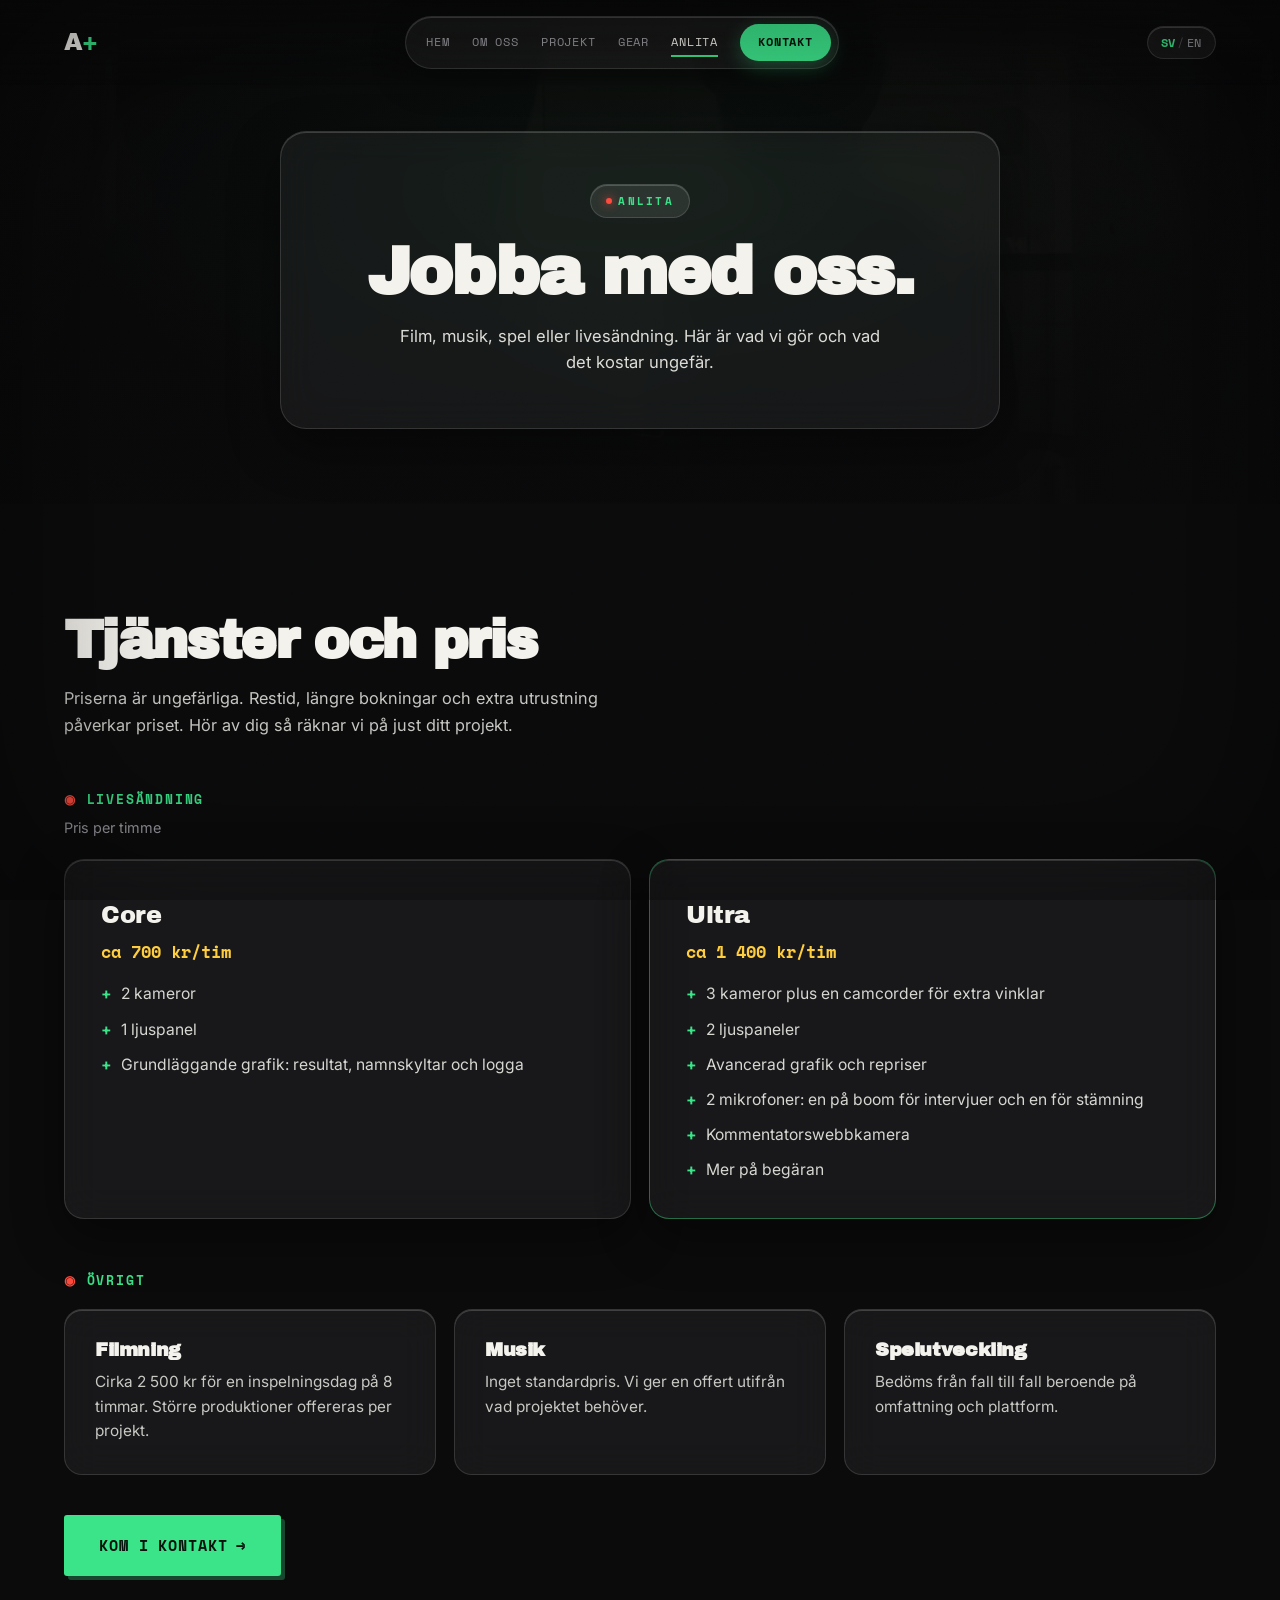
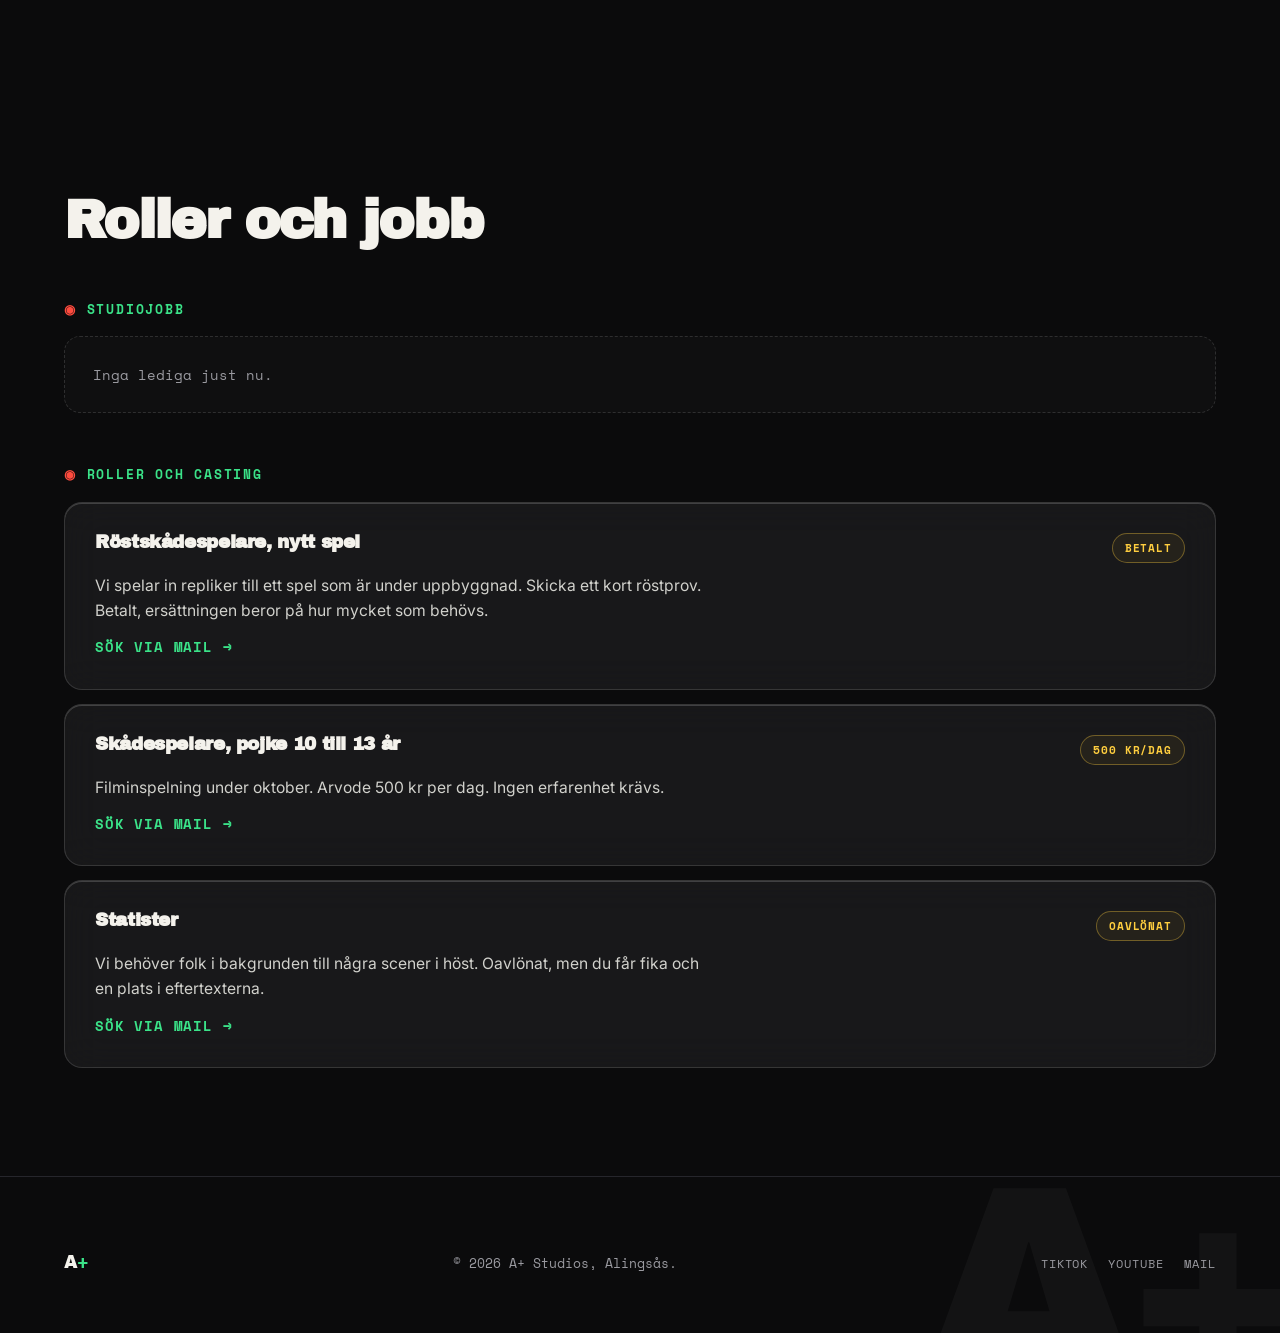
==== anlita.html @ 82d36124 "Add files via upload" ====
<!DOCTYPE html>
<html lang="sv">
<head>
<meta charset="UTF-8">
<meta name="viewport" content="width=device-width, initial-scale=1.0">
<title>Anlita | A+ Studios</title>
<meta name="description" content="Vad A+ Studios kan göra för dig och vad det kostar ungefär. Livesändning, filmning, musik och spelutveckling. Plus öppna roller och casting.">
<link rel="preconnect" href="https://fonts.googleapis.com">
<link rel="preconnect" href="https://fonts.gstatic.com" crossorigin>
<link href="https://fonts.googleapis.com/css2?family=Archivo:wght@500;700;900&family=Archivo+Black&family=Inter:wght@400;500;600;700&family=Space+Mono:wght@400;700&display=swap" rel="stylesheet">
<link rel="stylesheet" href="style.css">
</head>
<body>

<div class="grain" aria-hidden="true"></div>

<header class="site-header">
  <a href="index.html" class="brand" aria-label="A+ Studios, till startsidan">
    <span class="brand-mark">A<span class="plus">+</span></span>
  </a>
  <nav class="main-nav" id="mainNav">
    <a href="index.html" data-i18n="nav.home">Hem</a>
    <a href="om-oss.html" data-i18n="nav.about">Om oss</a>
    <a href="projekt.html" data-i18n="nav.projects">Projekt</a>
    <a href="utrustning.html" data-i18n="nav.gear">Utrustning</a>
    <a href="anlita.html" class="active" data-i18n="nav.hire">Anlita</a>
    <a href="kontakt.html" class="nav-cta" data-i18n="nav.contact">Kontakt</a>
  </nav>
  <div class="header-controls">
    <button class="lang-toggle" id="langToggle" aria-label="Byt språk / Switch language">
      <span class="lang-sv">SV</span><span class="lang-sep">/</span><span class="lang-en">EN</span>
    </button>
    <button class="menu-toggle" id="menuToggle" aria-label="Meny" aria-expanded="false" aria-controls="mainNav">
      <span></span><span></span><span></span>
    </button>
  </div>
</header>

<main>

  <section class="pbanner">
    <div class="pbanner-bg" style="background-image:url('jonathan2-kitchen.png')"></div>
    <div class="pbanner-mid" aria-hidden="true"></div>
    <div class="pbanner-scrim"></div>
    <div class="pbanner-fg">
      <p class="pbanner-kicker" data-i18n="nav.hire">Anlita</p>
      <h1 data-i18n="hire.h1">Jobba med oss.</h1>
      <p class="pbanner-sub" data-i18n="hire.sub">Film, musik, spel eller livesändning. Här är vad vi gör och vad det kostar ungefär.</p>
    </div>
  </section>

  <section class="hire">
    <h2 data-i18n="hire.svc.heading">Tjänster och pris</h2>

    <div class="hire-block">
      <p class="hire-note" data-i18n="hire.svc.note">Priserna är ungefärliga. Restid, längre bokningar och extra utrustning påverkar priset. Hör av dig så räknar vi på just ditt projekt.</p>

      <p class="hire-sub" data-i18n="hire.live.heading">Livesändning</p>
      <p class="hire-sub-note" data-i18n="hire.live.unit">Pris per timme</p>
      <div class="tier-grid">
        <article class="tier tier--core">
          <span class="tier-name" data-i18n="hire.core.name">Core</span>
          <span class="tier-price" data-i18n="hire.core.price">ca 700 kr/tim</span>
          <ul>
            <li data-i18n="hire.core.f1">2 kameror</li>
            <li data-i18n="hire.core.f2">1 ljuspanel</li>
            <li data-i18n="hire.core.f3">Grundläggande grafik: resultat, namnskyltar och logga</li>
          </ul>
        </article>
        <article class="tier tier--ultra">
          <span class="tier-name" data-i18n="hire.ultra.name">Ultra</span>
          <span class="tier-price" data-i18n="hire.ultra.price">ca 1 400 kr/tim</span>
          <ul>
            <li data-i18n="hire.ultra.f1">3 kameror plus en camcorder för extra vinklar</li>
            <li data-i18n="hire.ultra.f2">2 ljuspaneler</li>
            <li data-i18n="hire.ultra.f3">Avancerad grafik och repriser</li>
            <li data-i18n="hire.ultra.f4">2 mikrofoner: en på boom för intervjuer och en för stämning</li>
            <li data-i18n="hire.ultra.f5">Kommentatorswebbkamera</li>
            <li data-i18n="hire.ultra.f6">Mer på begäran</li>
          </ul>
        </article>
      </div>

      <p class="hire-sub" data-i18n="hire.other.heading">Övrigt</p>
      <div class="svc-list">
        <article class="svc">
          <h4 data-i18n="hire.film.heading">Filmning</h4>
          <p data-i18n="hire.film.body">Cirka 2 500 kr för en inspelningsdag på 8 timmar. Större produktioner offereras per projekt.</p>
        </article>
        <article class="svc">
          <h4 data-i18n="hire.music.heading">Musik</h4>
          <p data-i18n="hire.music.body">Inget standardpris. Vi ger en offert utifrån vad projektet behöver.</p>
        </article>
        <article class="svc">
          <h4 data-i18n="hire.game.heading">Spelutveckling</h4>
          <p data-i18n="hire.game.body">Bedöms från fall till fall beroende på omfattning och plattform.</p>
        </article>
      </div>

      <a href="kontakt.html" class="btn btn-primary btn-lg" data-i18n="home.contactcta">Kom i kontakt</a>
    </div>
  </section>

  <section class="hire">
    <h2 data-i18n="hire.jobs.heading">Roller och jobb</h2>

    <div class="hire-block">
      <p class="hire-sub" data-i18n="hire.studio.heading">Studiojobb</p>
      <!-- lägg nya studiojobb som .job-card här; tomt tillstånd nedan -->
      <div class="job-empty" data-i18n="hire.studio.empty">Inga lediga just nu.</div>

      <p class="hire-sub" data-i18n="hire.casting.heading">Roller och casting</p>
      <div class="job-grid">
        <article class="job-card">
          <h4 data-i18n="hire.job1.title">Röstskådespelare, nytt spel</h4>
          <span class="job-tag" data-i18n="hire.job1.tag">Betalt</span>
          <p data-i18n="hire.job1.body">Vi spelar in repliker till ett spel som är under uppbyggnad. Skicka ett kort röstprov. Betalt, ersättningen beror på hur mycket som behövs.</p>
          <a href="mailto:hej@aplusfilm.se?subject=Roll%3A%20R%C3%B6stsk%C3%A5despelare" class="text-link" data-i18n="hire.job.apply">Sök via mail →</a>
        </article>
        <article class="job-card">
          <h4 data-i18n="hire.job2.title">Skådespelare, pojke 10 till 13 år</h4>
          <span class="job-tag" data-i18n="hire.job2.tag">500 kr/dag</span>
          <p data-i18n="hire.job2.body">Filminspelning under oktober. Arvode 500 kr per dag. Ingen erfarenhet krävs.</p>
          <a href="mailto:hej@aplusfilm.se?subject=Roll%3A%20Sk%C3%A5despelare%20pojke%2010-13" class="text-link" data-i18n="hire.job.apply">Sök via mail →</a>
        </article>
        <article class="job-card">
          <h4 data-i18n="hire.job3.title">Statister</h4>
          <span class="job-tag" data-i18n="hire.job3.tag">Oavlönat</span>
          <p data-i18n="hire.job3.body">Vi behöver folk i bakgrunden till några scener i höst. Oavlönat, men du får fika och en plats i eftertexterna.</p>
          <a href="mailto:hej@aplusfilm.se?subject=Statist" class="text-link" data-i18n="hire.job.apply">Sök via mail →</a>
        </article>
      </div>
    </div>
  </section>

</main>

<footer class="site-footer">
  <span class="brand-mark small">A<span class="plus">+</span></span>
  <p data-i18n="footer.text">© 2026 A+ Studios, Alingsås.</p>
  <div class="footer-links">
    <a href="https://www.tiktok.com/@aplus.studios" target="_blank" rel="noopener">TikTok</a>
    <a href="https://www.youtube.com/@A-plus-studios" target="_blank" rel="noopener">YouTube</a>
    <a href="mailto:hej@aplusfilm.se">Mail</a>
  </div>
</footer>

<script src="script.js"></script>
</body>
</html>
---- style.css ----
/* ==========================================================================
   A+ STUDIOS — design tokens
   A small film / music / games / live crew from Alingsås.
   Look: dark, filmic, hand-made zine energy. Green + red duotone, mono labels,
   poster-style hard shadows, one warm "paper" block to break the black.
   ========================================================================== */
:root{
  --bg: #0b0b0c;
  --bg-alt: #101012;
  --bg-raised: #16161a;
  --line: #26262c;
  --paper: #f2eee2;           /* warm off-white, used for one inverted block */
  --text: #f4f2ec;
  --text-muted: #9a9aa0;

  --accent: #3be389;          /* studio green */
  --accent-dim: #1f9a61;
  --accent-ink: #05130c;      /* text on top of the accent */
  --flare: #ff4b3e;           /* "REC" red — the second voice */
  --gold: #ffce3f;            /* small warm pop: years, tags, numbers */

  /* liquid glass */
  --glass-bg: rgba(255,255,255,0.055);
  --glass-bg-strong: rgba(255,255,255,0.09);
  --glass-border: rgba(255,255,255,0.13);
  --glass-blur: saturate(170%) blur(18px);
  --glass-hi: inset 0 1px 0 rgba(255,255,255,0.18);
  --glass-shadow: 0 18px 50px rgba(0,0,0,0.45);

  --font-display: 'Archivo', system-ui, sans-serif;
  --font-black: 'Archivo Black', 'Archivo', system-ui, sans-serif;
  --font-body: 'Inter', system-ui, sans-serif;
  --font-mono: 'Space Mono', ui-monospace, 'SF Mono', Menlo, monospace;

  --container: 1160px;
  --gutter: clamp(20px, 5vw, 64px);
}

*,*::before,*::after{ box-sizing: border-box; }
html{ scroll-behavior: smooth; }
@media (prefers-reduced-motion: reduce){
  html{ scroll-behavior: auto; }
  *{ animation-duration: 0.001ms !important; animation-iteration-count: 1 !important; transition-duration: 0.001ms !important; }
}

body{
  margin:0;
  background: var(--bg);
  color: var(--text);
  font-family: var(--font-body);
  font-size: 16px;
  line-height: 1.6;
  -webkit-font-smoothing: antialiased;
  overflow-x: clip;
}

img{ max-width:100%; display:block; }
a{ color:inherit; text-decoration:none; }
ul{ list-style:none; margin:0; padding:0; }
h1,h2,h3,h4{ font-family: var(--font-display); font-weight:900; line-height:1.02; margin:0; letter-spacing:-0.02em; }
p{ margin:0; }

::selection{ background: var(--accent); color: var(--accent-ink); }

a:focus-visible, button:focus-visible, [contenteditable]:focus-visible{
  outline: 2px solid var(--accent);
  outline-offset: 3px;
}

/* film-grain overlay */
.grain{
  position: fixed; inset:0; pointer-events:none; z-index: 500;
  opacity: 0.06; mix-blend-mode: overlay;
  background-image: url("data:image/svg+xml,%3Csvg xmlns='http://www.w3.org/2000/svg' width='140' height='140'%3E%3Cfilter id='n'%3E%3CfeTurbulence type='fractalNoise' baseFrequency='0.9' numOctaves='2' stitchTiles='stitch'/%3E%3C/filter%3E%3Crect width='100%25' height='100%25' filter='url(%23n)'/%3E%3C/svg%3E");
}
/* faint vignette so the page has edges */
body::after{
  content:""; position:fixed; inset:0; pointer-events:none; z-index:499;
  box-shadow: inset 0 0 200px rgba(0,0,0,0.55);
}

/* shared scanline texture for hero / banners */
.scanlines{
  background-image: repeating-linear-gradient(
    0deg, rgba(0,0,0,0.16) 0 1px, transparent 1px 3px );
}

/* ==========================================================================
   HEADER
   ========================================================================== */
.site-header{
  position: fixed; top:0; left:0; right:0; z-index: 400;
  display:flex; align-items:center; justify-content:space-between;
  padding: 16px var(--gutter);
  background: linear-gradient(to bottom, rgba(10,10,10,0.92), rgba(10,10,10,0));
  backdrop-filter: blur(3px);
  transition: padding .3s ease, background .3s ease;
}
.site-header.is-scrolled{
  padding-top:10px; padding-bottom:10px;
  background: rgba(10,10,10,0.9);
  border-bottom:1px solid var(--line);
}
.brand-mark{ font-family:var(--font-black); font-size:1.5rem; letter-spacing:-0.03em; }
.brand-mark .plus{ color: var(--accent); }
.brand-mark.small{ font-size:1.1rem; }

.main-nav{ display:flex; align-items:center; gap: clamp(16px, 3vw, 30px); }
/* desktop: floating liquid-glass pill */
@media (min-width: 821px){
  .main-nav{
    gap: clamp(11px, 1.9vw, 22px);
    padding: 7px 7px 7px 20px;
    border-radius: 999px;
    background: var(--glass-bg);
    -webkit-backdrop-filter: var(--glass-blur);
    backdrop-filter: var(--glass-blur);
    border: 1px solid var(--glass-border);
    box-shadow: var(--glass-hi), 0 10px 34px rgba(0,0,0,0.35);
  }
}
.main-nav a{
  font-family: var(--font-mono); font-size:0.74rem; text-transform:uppercase; letter-spacing:0.07em;
  color: var(--text-muted); transition: color .2s ease; position:relative;
}
.main-nav a:not(.nav-cta)::after{
  content:""; position:absolute; left:0; right:100%; bottom:-5px; height:2px;
  background: var(--accent); transition: right .25s ease;
}
.main-nav a:not(.nav-cta):hover{ color: var(--text); }
.main-nav a:not(.nav-cta):hover::after{ right:0; }
.main-nav a.active:not(.nav-cta){ color: var(--text); }
.main-nav a.active:not(.nav-cta)::after{ right:0; }

.main-nav a.nav-cta{
  color: var(--accent-ink); background: var(--accent); padding: 9px 18px; border-radius: 999px;
  font-weight:700; box-shadow: 0 6px 20px rgba(59,227,137,0.3);
  transition: transform .15s ease, box-shadow .15s ease, background .15s ease;
}
.main-nav a.nav-cta:hover{ transform: translateY(-1px); box-shadow: 0 10px 28px rgba(59,227,137,0.5); background:#fff; }

.header-controls{ display:flex; align-items:center; gap:14px; }
.lang-toggle{
  background: var(--glass-bg); border:1px solid var(--glass-border); color:var(--text-muted);
  font-family: var(--font-mono); font-size:0.72rem; letter-spacing:0.04em;
  padding:7px 11px; border-radius:999px; cursor:pointer; transition: border-color .2s ease, background .2s ease;
  -webkit-backdrop-filter: var(--glass-blur); backdrop-filter: var(--glass-blur);
  box-shadow: var(--glass-hi);
}
.lang-toggle:hover{ border-color: var(--accent); background: var(--glass-bg-strong); }
.lang-toggle .lang-sv,.lang-toggle .lang-en{ padding:0 2px; }
.lang-toggle .lang-sep{ opacity:0.4; }
html[lang="sv"] .lang-toggle .lang-sv,
html[lang="en"] .lang-toggle .lang-en{ color: var(--accent); font-weight:700; }

.menu-toggle{ display:none; flex-direction:column; gap:5px; background:none; border:0; cursor:pointer; padding:6px; }
.menu-toggle span{ width:22px; height:2px; background:var(--text); display:block; transition: transform .25s ease, opacity .2s ease; }

@media (max-width: 820px){
  .menu-toggle{ display:flex; }
  .main-nav{
    position:fixed; inset: 60px 0 0 0; height: calc(100vh - 60px); height: calc(100svh - 60px);
    flex-direction:column; justify-content:center; gap: 26px;
    background: var(--bg); transform: translateX(100%); transition: transform .35s ease;
    border-left:2px solid var(--accent);
  }
  .main-nav.open{ transform: translateX(0); }
  .main-nav a{ font-size: 1.2rem; }
  .main-nav a.nav-cta{ padding: 12px 24px; font-size: 1rem; }
}

/* ==========================================================================
   BUTTONS — poster style, hard offset shadow that snaps on hover
   ========================================================================== */
.btn{
  display:inline-flex; align-items:center; justify-content:center; gap:0.6em;
  padding: 15px 26px; border-radius: 3px;
  font-family: var(--font-mono); font-weight:700; font-size:0.82rem;
  text-transform:uppercase; letter-spacing:0.06em;
  transition: transform .15s ease, box-shadow .15s ease, background .15s ease, color .15s ease, border-color .15s ease;
  border: 1px solid transparent;
}
.btn::after{ content:"→"; transition: transform .2s ease; }
.btn:hover::after{ transform: translateX(4px); }
.btn-primary{ background: var(--accent); color: var(--accent-ink); box-shadow: 4px 4px 0 rgba(59,227,137,0.28); }
.btn-primary:hover{ transform: translate(-2px,-2px); box-shadow: 7px 7px 0 var(--accent); background: var(--accent); }
.btn-ghost{ border-color: rgba(255,255,255,0.35); color: var(--text); box-shadow: 4px 4px 0 rgba(255,255,255,0.1); }
.btn-ghost:hover{ transform: translate(-2px,-2px); border-color: var(--flare); color:#fff; box-shadow: 7px 7px 0 var(--flare); }
.btn-lg{ padding: 18px 34px; font-size:0.92rem; }

/* ==========================================================================
   HERO
   ========================================================================== */
.hero{ position:relative; min-height:100vh; min-height:100svh; display:flex; align-items:flex-end; overflow:hidden; }
.hero-bg{
  position:absolute; inset: -10% -5% -5% -5%; background-size:cover; background-position:center 30%;
  filter: grayscale(0.35) contrast(1.12) brightness(0.82);
}
.hero-mid{
  position:absolute; inset:0;
  background:
    radial-gradient(ellipse at 22% 18%, rgba(59,227,137,0.20), transparent 55%),
    radial-gradient(ellipse at 82% 90%, rgba(255,75,62,0.16), transparent 55%);
  mix-blend-mode: screen;
}
.hero-scrim{
  position:absolute; inset:0;
  background:
    linear-gradient(to top, rgba(11,11,12,1) 4%, rgba(11,11,12,0.55) 45%, rgba(11,11,12,0.3) 100%),
    repeating-linear-gradient(0deg, rgba(0,0,0,0.14) 0 1px, transparent 1px 3px);
}
.hero-content{ position:relative; z-index:2; padding: 0 var(--gutter) clamp(72px,12vh,110px); max-width: 960px; }
.hero-mark{ display:flex; flex-direction:column; gap:0; }
.hm-a{ font-family: var(--font-black); font-size: clamp(4.8rem, 17vw, 13rem); letter-spacing:-0.04em; line-height:0.86; }
.hm-a .plus{ color: var(--accent); }
.hm-studios{
  font-family: var(--font-mono); font-weight:700;
  font-size: clamp(1rem, 3.4vw, 2rem); letter-spacing: 0.42em; margin-top:0.35em; color: var(--text);
}
.hero-tagline{
  margin-top:26px; max-width:54ch; font-size: clamp(1.05rem, 1.6vw, 1.28rem); color:#dcdcd6;
  padding-left:18px; border-left:3px solid var(--accent);
}
.hero-ctas{ display:flex; gap:16px; margin-top:34px; flex-wrap:wrap; }

/* CSS-only staggered intro (no JS dependency, respects reduced-motion) */
.hero-content > *{ animation: heroIn 0.8s cubic-bezier(0.16,1,0.3,1) both; }
.hero-mark{ animation-delay: 0.05s; }
.hero-tagline{ animation-delay: 0.28s; }
.hero-ctas{ animation-delay: 0.42s; }
@keyframes heroIn{ from{ opacity:0; transform: translateY(22px); } to{ opacity:1; transform: translateY(0); } }

.scroll-cue{
  position:absolute; bottom:96px; left:50%; transform:translateX(-50%); z-index:2;
  width:1px; height:52px; overflow:hidden; opacity:0.9;
}
.scroll-cue span{
  display:block; width:1px; height:100%; background: var(--accent);
  animation: cue 1.8s ease-in-out infinite;
}
@keyframes cue{
  0%{ transform: translateY(-100%); }
  60%,100%{ transform: translateY(100%); }
}

/* ==========================================================================
   SECTION SHELL
   ========================================================================== */
main > section{ padding: clamp(80px, 12vh, 140px) var(--gutter); position:relative; }
main section h2{
  font-family: var(--font-black); font-size: clamp(2rem, 5vw, 3.4rem); max-width: 18ch; letter-spacing:-0.03em;
}

/* ==========================================================================
   STORY
   ========================================================================== */
.story{ background: var(--bg-alt); border-top:1px solid var(--line); border-bottom:1px solid var(--line); }
.story-inner{ max-width: var(--container); margin:0 auto; }
.eyebrow-plain{
  font-family: var(--font-mono); font-weight:700; text-transform:uppercase; letter-spacing:0.18em;
  color: var(--accent); font-size:0.8rem; margin-bottom:16px;
}
.eyebrow-plain::before{ content:"◉ "; color: var(--flare); }
.story-body{ margin-top:22px; max-width:64ch; font-size:1.12rem; color:#d3d3ce; }

/* inverted warm block — the one place the page isn't black */
.story--short{ background: var(--paper); color:#181818; border-color:#d9d3c2; }
.story--short .eyebrow-plain{ color: var(--accent-dim); }
.story--short .eyebrow-plain::before{ color: var(--flare); }
.story--short h2{ color:#0b0b0b; }
.story--short .story-body{ color:#39392f; }
.story--short .text-link{ color: var(--accent-dim); }
.story--short .text-link:hover{ color:#000; }
.story--short .text-link::after{ background:#000; }

.timeline{
  margin-top:52px; max-width: 64ch; position:relative; padding-left:30px;
}
.timeline::before{
  content:""; position:absolute; left:6px; top:14px; bottom:20px; width:2px;
  background: linear-gradient(var(--accent), rgba(59,227,137,0.05));
}
.timeline li{
  display:flex; gap: 26px; padding: 22px 0; border-bottom:1px dashed var(--line); position:relative;
}
.timeline li::before{
  content:""; position:absolute; left:-30px; top:28px; width:12px; height:12px; border-radius:50%;
  background: var(--bg-alt); border:2px solid var(--accent); box-shadow:0 0 14px rgba(59,227,137,0.6);
}
.tl-year{ font-family: var(--font-mono); font-weight:700; color: var(--gold); flex:0 0 64px; }
.tl-text{ color:#d7d7d2; }

/* ==========================================================================
   PILLARS
   ========================================================================== */
.pillar-grid{
  margin-top:52px; display:grid; grid-template-columns: repeat(2, 1fr); gap:2px;
  background: var(--line); counter-reset: pillar;
}
.pillar{
  background: var(--bg); min-height: 420px; display:flex; flex-direction:column; justify-content:flex-end;
  position:relative; overflow:hidden; counter-increment: pillar;
}
.pillar::before{
  content:""; position:absolute; top:0; left:0; right:0; height:4px; z-index:3;
  background: var(--accent); transform: scaleX(0); transform-origin:left; transition: transform .4s ease;
}
.pillar:hover::before{ transform: scaleX(1); }
.pillar--music::before{ background: var(--flare); }
.pillar--game::before{ background: var(--gold); }
.pillar--live::before{ background: #ff3b3b; }

.pillar-media{
  position:absolute; inset:-12% 0; background-size:cover; background-position:center;
  opacity:0.4; transition: opacity .5s ease;
  filter: grayscale(0.5) contrast(1.08);
}
.pillar:hover .pillar-media{ opacity:0.52; }
.pillar--music .pillar-media{ background-position: left center; }
/* consistent dark veil so screenshot UI/text doesn't fight the copy */
.pillar::after{
  content:""; position:absolute; inset:0; z-index:1; pointer-events:none;
  background: linear-gradient(to top, rgba(10,10,10,0.55), rgba(10,10,10,0.35));
}
.pillar-copy{ position:relative; z-index:2; padding: 32px; background: linear-gradient(to top, rgba(10,10,10,0.97) 20%, rgba(10,10,10,0.4) 70%, rgba(10,10,10,0.05)); }
.pillar-copy h3{ font-size:1.55rem; margin-bottom:12px; }
.pillar-copy h3::before{
  content: "0" counter(pillar); display:block;
  font-family: var(--font-mono); font-weight:700; font-size:0.78rem; letter-spacing:0.16em;
  color: var(--accent); margin-bottom:8px;
}
.pillar--music .pillar-copy h3::before{ color: var(--flare); }
.pillar--game .pillar-copy h3::before{ color: var(--gold); }
.pillar-copy p{ color:#d7d7d2; max-width: 42ch; }

@media (max-width: 780px){
  .pillar-grid{ grid-template-columns: 1fr; }
  .pillar{ min-height: 340px; }
}

/* ==========================================================================
   PROJECTS
   ========================================================================== */
.projects > h2{ max-width:none; }
.project{
  max-width: var(--container); margin: 80px auto 0;
  display:grid; grid-template-columns: 1.1fr 1fr; gap: 52px; align-items:center;
}
.project-copy p{ color:#d1d1cc; max-width:48ch; }
.project-copy .project-kicker{
  font-family: var(--font-mono); font-weight:700; text-transform:uppercase; letter-spacing:0.12em;
  color: var(--accent); font-size:0.8rem; margin-bottom:12px;
}
.project h3{ font-family: var(--font-black); font-size: clamp(1.9rem, 3.4vw, 2.8rem); margin-bottom:16px; letter-spacing:-0.03em; }
.project-copy .project-date{
  margin-top:16px; display:inline-block; max-width:none; font-family: var(--font-mono); font-weight:700; font-size:0.8rem;
  text-transform:uppercase; letter-spacing:0.08em; color: var(--gold);
  border:1px solid rgba(255,206,63,0.35); background: rgba(255,206,63,0.06); padding:5px 12px; border-radius:3px;
}
.text-link{
  display:inline-block; margin-top:20px; color: var(--accent); font-weight:600; position:relative;
  font-family: var(--font-mono); font-size:0.85rem; text-transform:uppercase; letter-spacing:0.06em;
}
.text-link::after{
  content:""; position:absolute; left:0; right:100%; bottom:-3px; height:2px; background: var(--accent);
  transition: right .25s ease;
}
.text-link:hover{ color:#fff; }
.text-link:hover::after{ right:0; }
.link-row{ display:flex; gap:28px; flex-wrap:wrap; }

.project-media{ position:relative; border-radius:4px; overflow:hidden; aspect-ratio: 16/9; background: var(--bg-raised); }
.project-media img{ width:100%; height:100%; object-fit:cover; transition: transform .5s ease, filter .4s ease; }
.project:hover .project-media img{ transform: scale(1.03); }
.project-media--placeholder{
  display:flex; flex-direction:column; align-items:center; justify-content:center; gap:20px;
  border:0; background: linear-gradient(135deg, #15151a, #0d0d10);
}
.project-media--placeholder::before{
  content:""; position:absolute; inset:0; opacity:0.5;
  background: repeating-linear-gradient(135deg, transparent 0 22px, rgba(59,227,137,0.05) 22px 24px);
}
.mayday-svg,.hex-svg{ width:46%; position:relative; }
.mayday-svg circle,.mayday-svg rect,.mayday-svg path,.mayday-svg line{ stroke: var(--accent); fill:none; stroke-width:2.5; }
.mayday-svg rect{ fill: rgba(59,227,137,0.08); }
.mayday-svg .cross{ stroke: var(--flare); }
.hex-svg polygon,.hex-svg polyline{ stroke: var(--flare); fill:none; stroke-width:2.5; stroke-linejoin:round; stroke-linecap:round; }
.placeholder-tag{
  position:relative; font-family: var(--font-mono); font-weight:700; font-size:0.72rem;
  text-transform:uppercase; letter-spacing:0.14em; color: var(--gold);
  border:1px solid rgba(255,206,63,0.4); background: rgba(255,206,63,0.07);
  padding:5px 14px; border-radius:999px;
}

.video-thumb{ position:relative; display:block; width:100%; height:100%; }
.video-thumb img{ width:100%; height:100%; object-fit:cover; }
.play-btn{
  position:absolute; inset:0; margin:auto; width:66px; height:66px; border-radius:50%;
  background: var(--accent); border:0;
  transition: transform .2s ease, background .2s ease;
}
.play-btn::after{
  content:""; position:absolute; top:50%; left:56%; transform:translate(-50%,-50%);
  border-style:solid; border-width:11px 0 11px 18px; border-color:transparent transparent transparent var(--accent-ink);
}
.video-thumb:hover .play-btn{ background: var(--flare); transform: scale(1.08); }
.video-thumb:hover .play-btn::after{ border-color:transparent transparent transparent #fff; }

.filmstrip{
  grid-column: 1 / -1; display:grid; grid-template-columns: repeat(4,1fr); gap:8px; margin-top: 12px;
  position:relative;
}
.filmstrip img{
  aspect-ratio: 16/9; object-fit:cover; width:100%; border-radius:3px;
  filter: grayscale(0.35) contrast(1.05); transition: filter .35s ease, transform .35s ease;
}
.filmstrip img:hover{ filter:none; transform: translateY(-4px) scale(1.02); }

.project-duo{
  max-width: var(--container); margin: 80px auto 0; display:grid; grid-template-columns:1fr 1fr; gap: 48px;
}
.project-duo .project{ margin:0; grid-template-columns:1fr; gap:22px; }
.project-duo .project-media{ aspect-ratio: 16/9; }

@media (max-width: 900px){
  .project{ grid-template-columns:1fr; gap:32px; }
  .project-duo{ grid-template-columns:1fr; }
  .filmstrip{ grid-template-columns: repeat(2,1fr); }
}

/* "Näst på tur" — ideas list, liquid glass panel */
.idea-list{
  max-width: var(--container); margin: 88px auto 0;
  padding: clamp(24px, 4vw, 40px);
  border-radius: 22px;
  background: var(--glass-bg);
  -webkit-backdrop-filter: var(--glass-blur);
  backdrop-filter: var(--glass-blur);
  border: 1px solid var(--glass-border);
  box-shadow: var(--glass-hi), var(--glass-shadow);
}
.idea-list h3{
  font-family: var(--font-black); font-size: clamp(1.4rem, 3vw, 2rem); letter-spacing:-0.02em;
  margin-bottom: 18px;
}
.idea-list ul{ display:flex; flex-direction:column; }
.idea-list li{
  display:flex; gap:20px; align-items:baseline;
  padding:16px 0; border-top:1px solid var(--glass-border); color:#d7d7d2; font-size:1.02rem;
}
.idea-list .idea-tag{
  flex:0 0 88px; font-family: var(--font-mono); font-weight:700; text-transform:uppercase;
  letter-spacing:0.08em; font-size:0.72rem; color: var(--gold);
}
@media (max-width: 600px){
  .idea-list li{ flex-direction:column; gap:4px; }
}

/* ==========================================================================
   EQUIPMENT (home grid variant, kept for compatibility)
   ========================================================================== */
.equipment{ background: var(--bg-alt); border-top:1px solid var(--line); border-bottom:1px solid var(--line); }
.gear-grid{
  max-width: var(--container); margin: 48px auto 0; display:grid;
  grid-template-columns: repeat(5, 1fr); gap: 32px;
}
.gear-cat h4{ font-family: var(--font-mono); font-weight:700; font-size:0.78rem; letter-spacing:0.06em; text-transform:uppercase; color: var(--accent); margin-bottom:14px; }
.gear-cat ul{ display:flex; flex-direction:column; gap:8px; }
.gear-cat li{
  font-family: var(--font-mono); font-size:0.9rem; color:#d7d7d2; padding-bottom:8px; border-bottom:1px solid var(--line);
}
@media (max-width: 900px){
  .gear-grid{ grid-template-columns: repeat(2,1fr); }
}

/* ==========================================================================
   COMMUNITY
   ========================================================================== */
.community-grid{
  max-width: var(--container); margin: 48px auto 0; display:grid;
  grid-template-columns: repeat(4, 1fr); gap: 14px;
}
.community-card{
  padding: 28px 24px; display:flex; flex-direction:column; gap:14px; min-height:230px;
  border-radius: 16px;
  background: var(--bg-raised);
  border: 1px solid var(--line);
  transition: border-color .3s ease, transform .3s ease, background .3s ease;
}
.community-card:hover{ border-color: rgba(255,255,255,0.22); background:#1b1b1f; transform: translateY(-4px); }
.community-title{ font-family: var(--font-black); font-size:1.1rem; letter-spacing:-0.02em; }
.community-card p{ color:#c9c9c4; font-size:0.95rem; }
.tiktok-shot{ border-radius:6px; margin-bottom:4px; border:1px solid var(--line); }
.soon-badge{
  margin-top:auto; align-self:flex-start; font-family: var(--font-mono); font-size:0.7rem;
  text-transform:uppercase; letter-spacing:0.1em; color: var(--text-muted);
  border:1px solid var(--line); padding:4px 12px; border-radius:999px;
}
.community-card--soon{ opacity:0.7; }

@media (max-width: 900px){
  .community-grid{ grid-template-columns: repeat(2,1fr); }
}

/* ==========================================================================
   CONTACT
   ========================================================================== */
.contact{ text-align:left; position:relative; }
.contact-inner{ max-width: 680px; position:relative; z-index:2; }
.contact h2{ max-width:none; }
.contact p{ margin-top:20px; color:#d1d1cc; font-size:1.12rem; max-width:52ch; }
.contact .btn{ margin-top:34px; }
.contact .contact-alt{
  margin-top:18px; font-family: var(--font-mono); color: var(--text-muted); font-size:0.9rem; letter-spacing:0.04em;
}
/* big ghost word behind the contact strip */
.contact--strip{ overflow:hidden; }
.contact--strip::before{
  content:"HEJ"; position:absolute; right:-0.06em; bottom:-0.3em; z-index:0;
  font-family: var(--font-black); font-size: clamp(6rem, 20vw, 16rem); color:#fff;
  opacity:0.03; letter-spacing:-0.04em; pointer-events:none;
}

/* full contact directory */
.contact .contact-social-head{
  margin-top:52px; font-family: var(--font-mono); font-weight:700; text-transform:uppercase;
  letter-spacing:0.18em; font-size:0.78rem; color: var(--accent); max-width:none;
}
.contact-social-head::before{ content:"◉ "; color: var(--flare); }
.contact-links{
  margin-top:20px; max-width:520px; border-top:1px solid var(--line);
}
.contact-links li{
  display:flex; justify-content:space-between; align-items:baseline; gap:16px;
  padding:16px 0; border-bottom:1px solid var(--line);
}
.contact-links .cl-label{
  font-family: var(--font-mono); text-transform:uppercase; letter-spacing:0.06em;
  font-size:0.78rem; color: var(--text-muted);
}
.contact-links a{
  font-family: var(--font-mono); font-size:0.85rem; letter-spacing:0.02em; color: var(--accent);
  text-align:right; transition: color .18s ease, transform .18s ease;
}
.contact-links a:hover{ color:#fff; transform: translateX(-3px); }
.contact-links .cl-soon{
  font-family: var(--font-mono); font-size:0.72rem; text-transform:uppercase; letter-spacing:0.1em;
  color: var(--text-muted); border:1px solid var(--line); padding:3px 10px; border-radius:999px;
}

/* ==========================================================================
   PAGE BANNER (inner pages) — static, centered, liquid glass
   ========================================================================== */
.pbanner{
  position:relative; overflow:hidden;
  min-height:56vh; min-height:56svh;
  display:flex; align-items:center; justify-content:center;
  padding: 128px var(--gutter) 72px;
}
.pbanner-bg{
  position:absolute; inset:0; background-size:cover; background-position:center;
  filter: grayscale(0.5) contrast(1.1) brightness(0.42); transform: scale(1.04);
}
.pbanner-mid{
  position:absolute; inset:0;
  background: radial-gradient(ellipse at 50% 40%, rgba(59,227,137,0.16), transparent 62%);
  mix-blend-mode: screen;
}
.pbanner-scrim{
  position:absolute; inset:0;
  background:
    linear-gradient(to bottom, rgba(11,11,12,0.72), rgba(11,11,12,0.88)),
    radial-gradient(ellipse at 50% 50%, transparent 45%, rgba(0,0,0,0.5));
}
.pbanner-fg{
  position:relative; z-index:2; width:min(720px, 100%); text-align:center;
  padding: clamp(30px, 5vw, 52px);
  border-radius: 26px;
  background: var(--glass-bg);
  -webkit-backdrop-filter: var(--glass-blur);
  backdrop-filter: var(--glass-blur);
  border: 1px solid var(--glass-border);
  box-shadow: var(--glass-hi), var(--glass-shadow);
}
.pbanner-kicker{
  display:inline-flex; align-items:center; gap:0.55em;
  font-family: var(--font-mono); font-weight:700; text-transform:uppercase; letter-spacing:0.2em;
  color: var(--accent); font-size:0.7rem; margin:0 0 20px;
  background: var(--glass-bg-strong); border:1px solid var(--glass-border);
  padding:7px 15px; border-radius:999px; box-shadow: var(--glass-hi);
}
.pbanner-kicker::before{
  content:""; width:6px; height:6px; border-radius:50%; background: var(--flare);
  box-shadow: 0 0 10px var(--flare);
}
.pbanner h1{ font-family: var(--font-black); font-size: clamp(2.1rem, 6vw, 4.2rem); letter-spacing:-0.03em; }
.pbanner-sub{ margin:16px auto 0; max-width:50ch; color:#dcdcd6; font-size:1.04rem; }

/* ==========================================================================
   GEAR PAGE — category bands
   ========================================================================== */
.gear-band{
  position:relative; padding: clamp(64px,10vh,110px) var(--gutter);
  border-bottom:1px solid var(--line); overflow:hidden;
}
.gear-band-bg{
  position:absolute; inset:-10%; background-size:cover; background-position:center;
  opacity:0.18; filter:grayscale(0.5) contrast(1.1);
}
/* this one photo reads too dark: brighten it and let it show more */
#gear-compute .gear-band-bg{
  opacity:0.32; filter:grayscale(0.3) contrast(1.02) brightness(1.4);
}
.gear-band::before{
  content:""; position:absolute; left:0; top:0; bottom:0; width:3px; background: var(--accent); opacity:0.6;
}
.gear-band-inner{ position:relative; z-index:2; max-width: var(--container); margin:0 auto; display:grid; grid-template-columns: 1fr 1.4fr; gap:48px; align-items:start; }
.gear-band-index{ font-family:var(--font-mono); font-weight:700; color: var(--accent); font-size:0.85rem; letter-spacing:0.16em; }
.gear-icon{ width:44px; height:44px; margin-bottom:16px; }
.gear-icon rect,.gear-icon circle,.gear-icon path,.gear-icon line,.gear-icon polygon{ fill:none; stroke: var(--accent); stroke-width:2; stroke-linecap:round; stroke-linejoin:round; }
.gear-band h3{ font-family: var(--font-black); font-size: clamp(1.6rem,3vw,2.2rem); margin-top:10px; letter-spacing:-0.02em; }
.gear-band ul{ display:flex; flex-direction:column; }
.gear-band li{
  font-size:1.05rem; color:#e2e2dd; padding: 14px 0 14px 0; border-bottom:1px dashed var(--line);
  display:flex; justify-content:space-between; gap:12px; align-items:baseline;
  transition: padding .2s ease, color .2s ease, border-color .2s ease;
}
.gear-band li:hover{ color:#fff; padding-left:10px; border-color: var(--accent); }
.gear-band li span.tag{
  font-family: var(--font-mono); font-weight:700; text-transform:uppercase; letter-spacing:0.08em;
  font-size:0.68rem; color: var(--gold); flex:0 0 auto;
}
@media (max-width:800px){
  .gear-band-inner{ grid-template-columns:1fr; gap:24px; }
}

/* ==========================================================================
   PAGE LINK STRIP + FOOTER
   ========================================================================== */
.page-link-strip{
  max-width: var(--container); margin: 0 auto; padding: 64px 0 0;
  display:flex; justify-content:space-between; align-items:center; gap:24px; flex-wrap:wrap;
  border-top:1px solid var(--line);
}
.page-link-strip p{ color:#c9c9c4; max-width:52ch; font-size:1.05rem; }

.site-footer{
  position:relative; overflow:hidden;
  padding: 72px var(--gutter) 56px; display:flex; align-items:center; justify-content:space-between; flex-wrap:wrap; gap:16px;
  border-top:1px solid var(--line);
}
.site-footer::before{
  content:"A+"; position:absolute; right:-0.06em; bottom:-0.34em; z-index:0;
  font-family: var(--font-black); font-size: clamp(8rem, 22vw, 18rem); color:#fff;
  opacity:0.03; letter-spacing:-0.05em; pointer-events:none; line-height:1;
}
.site-footer > *{ position:relative; z-index:1; }
.site-footer p{ color: var(--text-muted); font-size:0.82rem; font-family: var(--font-mono); }
.footer-links{ display:flex; gap:20px; }
.footer-links a{
  color: var(--text-muted); font-size:0.75rem; font-family: var(--font-mono);
  text-transform:uppercase; letter-spacing:0.08em; transition: color .2s ease;
}
.footer-links a:hover{ color: var(--accent); }

@media (max-width: 560px){
  .site-footer{ flex-direction:column; align-items:flex-start; }
}

/* ==========================================================================
   HIRE / ANLITA PAGE — liquid glass
   ========================================================================== */
.hire > h2{ max-width: var(--container); margin: 0 auto 6px; }
.hire-block{ max-width: var(--container); margin: 0 auto; }
.hire-note{ max-width: 60ch; color:#c9c9c4; font-size:1.02rem; margin: 18px 0 8px; }
.hire-sub{
  font-family: var(--font-mono); font-weight:700; text-transform:uppercase; letter-spacing:0.14em;
  color: var(--accent); font-size:0.8rem; margin: 52px 0 6px;
}
.hire-sub::before{ content:"◉ "; color: var(--flare); }
.hire-sub-note{ color: var(--text-muted); font-size:0.9rem; margin-bottom: 20px; }

.tier-grid{ display:grid; grid-template-columns: repeat(2, 1fr); gap: 18px; }
.tier{
  padding: clamp(24px, 3.5vw, 36px); border-radius: 20px;
  background: var(--glass-bg);
  -webkit-backdrop-filter: var(--glass-blur); backdrop-filter: var(--glass-blur);
  border: 1px solid var(--glass-border);
  box-shadow: var(--glass-hi), var(--glass-shadow);
  display:flex; flex-direction:column;
}
.tier--ultra{ border-color: rgba(59,227,137,0.42); }
.tier-name{ font-family: var(--font-black); font-size: 1.5rem; letter-spacing:-0.02em; }
.tier-price{ font-family: var(--font-mono); font-weight:700; color: var(--gold); font-size:1.05rem; margin: 4px 0 16px; }
.tier ul{ display:flex; flex-direction:column; gap:10px; }
.tier li{ color:#d7d7d2; font-size:0.98rem; padding-left: 20px; position:relative; }
.tier li::before{ content:"+"; position:absolute; left:0; color: var(--accent); font-weight:700; }

.svc-list{ display:grid; grid-template-columns: repeat(3,1fr); gap:18px; margin-top: 18px; }
.svc{
  padding: clamp(22px,3vw,30px); border-radius:18px;
  background: var(--glass-bg); -webkit-backdrop-filter: var(--glass-blur); backdrop-filter: var(--glass-blur);
  border:1px solid var(--glass-border); box-shadow: var(--glass-hi);
}
.svc h4{ font-family: var(--font-black); font-size:1.2rem; margin-bottom:10px; letter-spacing:-0.02em; }
.svc p{ color:#c9c9c4; font-size:0.96rem; }

.hire-block .btn{ margin-top: 40px; }

.job-empty{
  margin-top: 16px; padding: 26px 28px; border-radius:16px; border:1px dashed var(--glass-border);
  color: var(--text-muted); font-family: var(--font-mono); font-size:0.9rem;
  background: rgba(255,255,255,0.02);
}
.job-grid{ display:flex; flex-direction:column; gap:14px; margin-top:16px; }
.job-card{
  padding: clamp(22px,3vw,30px); border-radius:18px;
  background: var(--glass-bg); -webkit-backdrop-filter: var(--glass-blur); backdrop-filter: var(--glass-blur);
  border:1px solid var(--glass-border); box-shadow: var(--glass-hi);
  display:grid; grid-template-columns: 1fr auto; gap: 10px 20px; align-items:start;
}
.job-card h4{ font-family: var(--font-black); font-size:1.15rem; letter-spacing:-0.02em; }
.job-card p{ grid-column:1/-1; color:#d1d1cc; font-size:0.98rem; max-width:62ch; }
.job-card .text-link{ grid-column:1/-1; margin-top:4px; }
.job-tag{
  font-family: var(--font-mono); font-weight:700; text-transform:uppercase; letter-spacing:0.08em;
  font-size:0.7rem; color: var(--gold); border:1px solid rgba(255,206,63,0.35);
  background: rgba(255,206,63,0.06); padding:5px 12px; border-radius:999px; white-space:nowrap;
}

@media (max-width: 780px){
  .tier-grid, .svc-list{ grid-template-columns: 1fr; }
}
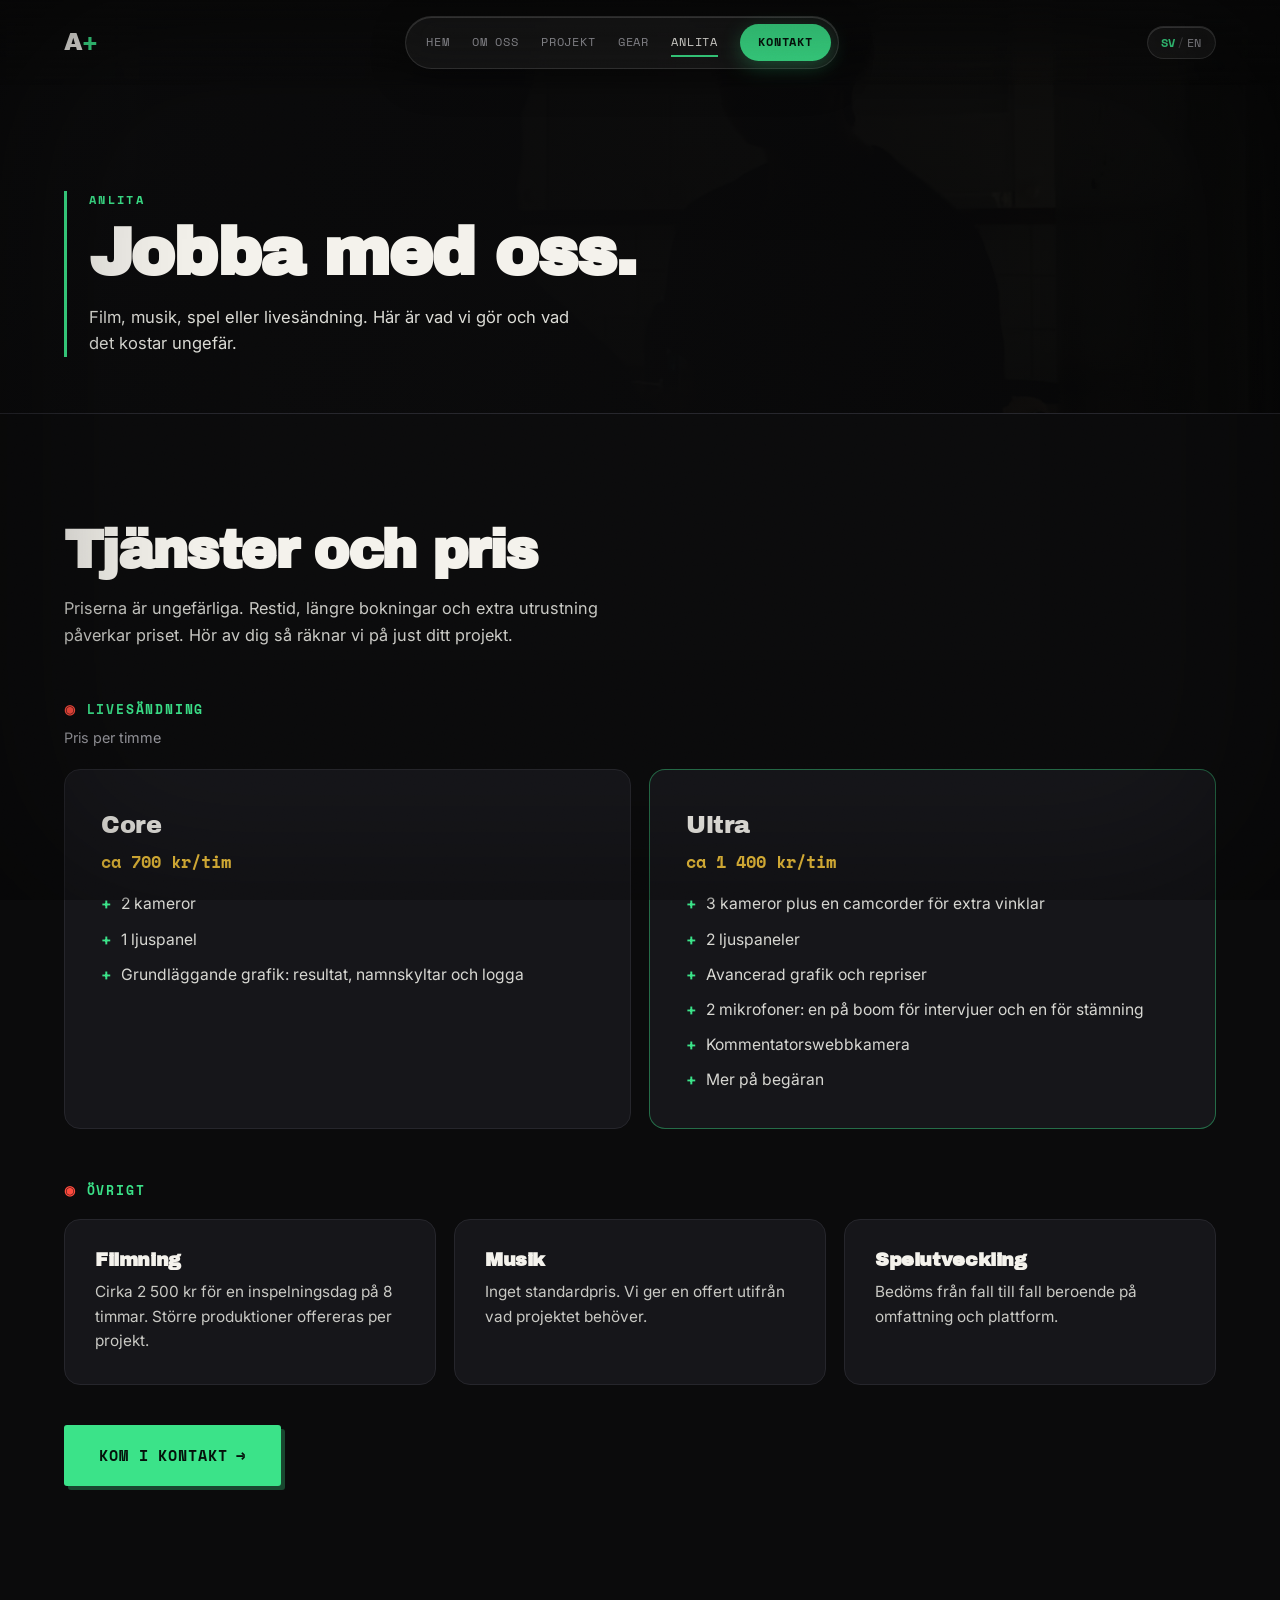
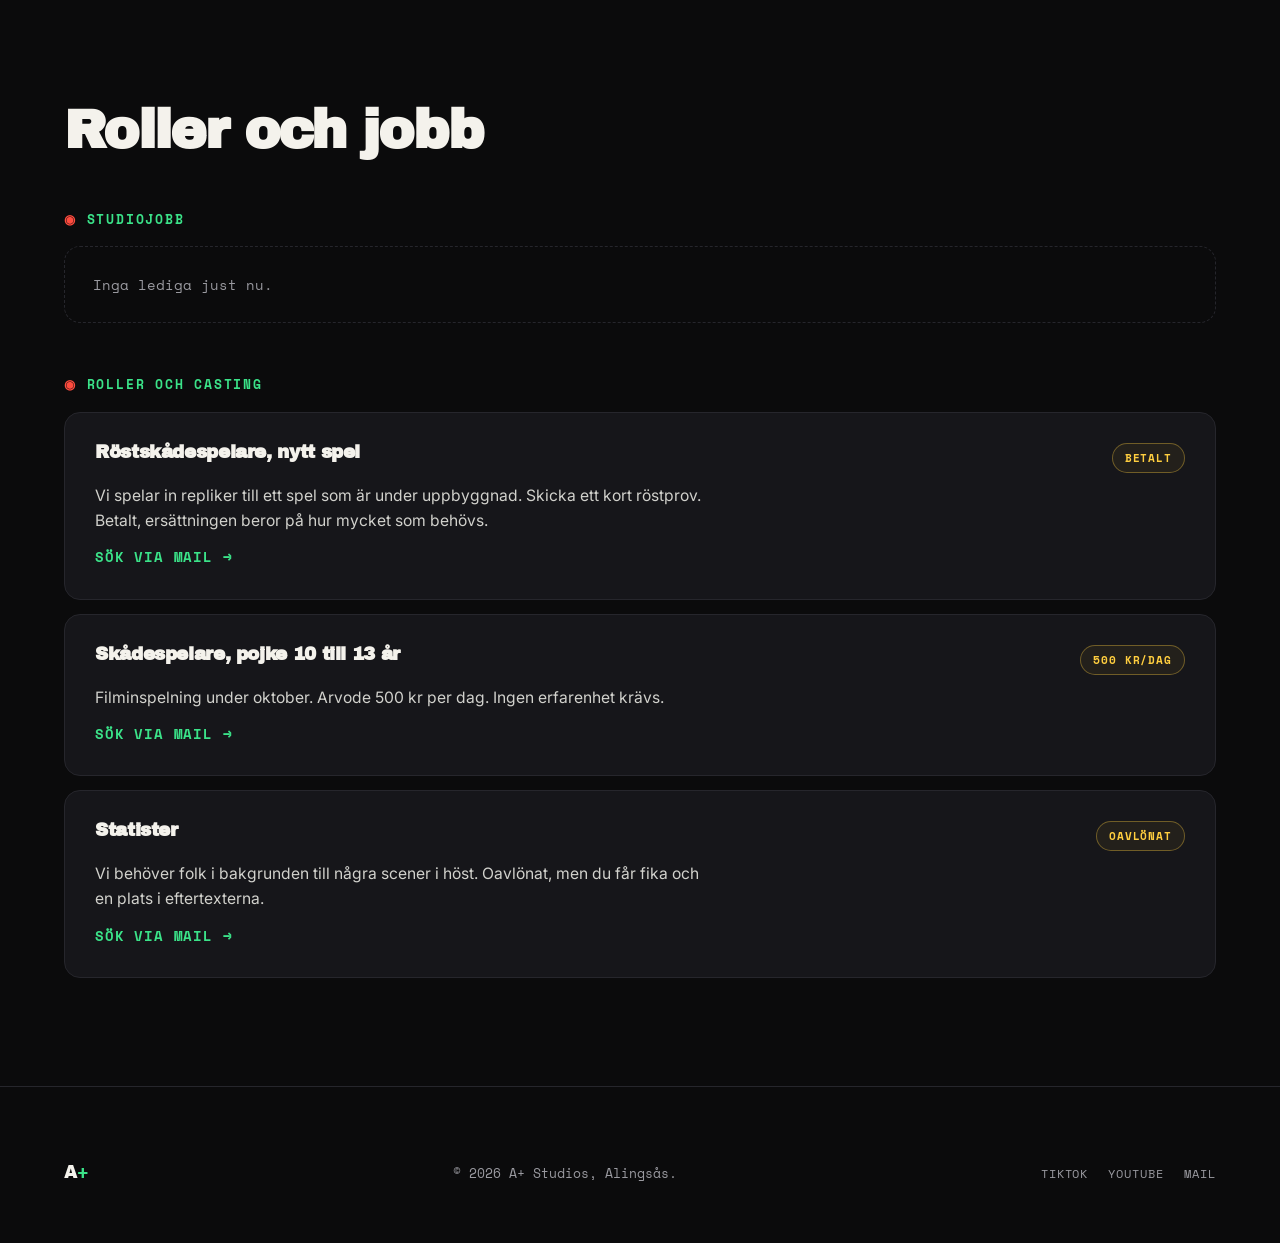
==== commit 82de97ad: "Strip glassmorphism, dead parallax code, and ghost text for a less templated feel Simplifies pbanner" ====
--- a/anlita.html
+++ b/anlita.html
@@ -15,16 +15,16 @@
 <div class="grain" aria-hidden="true"></div>
 
 <header class="site-header">
-  <a href="index.html" class="brand" aria-label="A+ Studios, till startsidan">
+  <a href="/" class="brand" aria-label="A+ Studios, till startsidan">
     <span class="brand-mark">A<span class="plus">+</span></span>
   </a>
   <nav class="main-nav" id="mainNav">
-    <a href="index.html" data-i18n="nav.home">Hem</a>
-    <a href="om-oss.html" data-i18n="nav.about">Om oss</a>
-    <a href="projekt.html" data-i18n="nav.projects">Projekt</a>
-    <a href="utrustning.html" data-i18n="nav.gear">Utrustning</a>
-    <a href="anlita.html" class="active" data-i18n="nav.hire">Anlita</a>
-    <a href="kontakt.html" class="nav-cta" data-i18n="nav.contact">Kontakt</a>
+    <a href="/" data-i18n="nav.home">Hem</a>
+    <a href="/om-oss" data-i18n="nav.about">Om oss</a>
+    <a href="/projekt" data-i18n="nav.projects">Projekt</a>
+    <a href="/utrustning" data-i18n="nav.gear">Utrustning</a>
+    <a href="/anlita" class="active" data-i18n="nav.hire">Anlita</a>
+    <a href="/kontakt" class="nav-cta" data-i18n="nav.contact">Kontakt</a>
   </nav>
   <div class="header-controls">
     <button class="lang-toggle" id="langToggle" aria-label="Byt språk / Switch language">
@@ -40,7 +40,6 @@
 
   <section class="pbanner">
     <div class="pbanner-bg" style="background-image:url('jonathan2-kitchen.png')"></div>
-    <div class="pbanner-mid" aria-hidden="true"></div>
     <div class="pbanner-scrim"></div>
     <div class="pbanner-fg">
       <p class="pbanner-kicker" data-i18n="nav.hire">Anlita</p>
@@ -97,7 +96,7 @@
         </article>
       </div>
 
-      <a href="kontakt.html" class="btn btn-primary btn-lg" data-i18n="home.contactcta">Kom i kontakt</a>
+      <a href="/kontakt" class="btn btn-primary btn-lg" data-i18n="home.contactcta">Kom i kontakt</a>
     </div>
   </section>
 
--- a/style.css
+++ b/style.css
@@ -77,12 +77,6 @@
 body::after{
   content:""; position:fixed; inset:0; pointer-events:none; z-index:499;
   box-shadow: inset 0 0 200px rgba(0,0,0,0.55);
-}
-
-/* shared scanline texture for hero / banners */
-.scanlines{
-  background-image: repeating-linear-gradient(
-    0deg, rgba(0,0,0,0.16) 0 1px, transparent 1px 3px );
 }
 
 /* ==========================================================================
@@ -196,18 +190,9 @@
   position:absolute; inset: -10% -5% -5% -5%; background-size:cover; background-position:center 30%;
   filter: grayscale(0.35) contrast(1.12) brightness(0.82);
 }
-.hero-mid{
-  position:absolute; inset:0;
-  background:
-    radial-gradient(ellipse at 22% 18%, rgba(59,227,137,0.20), transparent 55%),
-    radial-gradient(ellipse at 82% 90%, rgba(255,75,62,0.16), transparent 55%);
-  mix-blend-mode: screen;
-}
 .hero-scrim{
   position:absolute; inset:0;
-  background:
-    linear-gradient(to top, rgba(11,11,12,1) 4%, rgba(11,11,12,0.55) 45%, rgba(11,11,12,0.3) 100%),
-    repeating-linear-gradient(0deg, rgba(0,0,0,0.14) 0 1px, transparent 1px 3px);
+  background: linear-gradient(to top, rgba(11,11,12,1) 4%, rgba(11,11,12,0.55) 45%, rgba(11,11,12,0.3) 100%);
 }
 .hero-content{ position:relative; z-index:2; padding: 0 var(--gutter) clamp(72px,12vh,110px); max-width: 960px; }
 .hero-mark{ display:flex; flex-direction:column; gap:0; }
@@ -432,12 +417,9 @@
 .idea-list{
   max-width: var(--container); margin: 88px auto 0;
   padding: clamp(24px, 4vw, 40px);
-  border-radius: 22px;
-  background: var(--glass-bg);
-  -webkit-backdrop-filter: var(--glass-blur);
-  backdrop-filter: var(--glass-blur);
-  border: 1px solid var(--glass-border);
-  box-shadow: var(--glass-hi), var(--glass-shadow);
+  border-radius: 16px;
+  background: var(--bg-raised);
+  border: 1px solid var(--line);
 }
 .idea-list h3{
   font-family: var(--font-black); font-size: clamp(1.4rem, 3vw, 2rem); letter-spacing:-0.02em;
@@ -446,7 +428,7 @@
 .idea-list ul{ display:flex; flex-direction:column; }
 .idea-list li{
   display:flex; gap:20px; align-items:baseline;
-  padding:16px 0; border-top:1px solid var(--glass-border); color:#d7d7d2; font-size:1.02rem;
+  padding:16px 0; border-top:1px solid var(--line); color:#d7d7d2; font-size:1.02rem;
 }
 .idea-list .idea-tag{
   flex:0 0 88px; font-family: var(--font-mono); font-weight:700; text-transform:uppercase;
@@ -513,14 +495,6 @@
 .contact .contact-alt{
   margin-top:18px; font-family: var(--font-mono); color: var(--text-muted); font-size:0.9rem; letter-spacing:0.04em;
 }
-/* big ghost word behind the contact strip */
-.contact--strip{ overflow:hidden; }
-.contact--strip::before{
-  content:"HEJ"; position:absolute; right:-0.06em; bottom:-0.3em; z-index:0;
-  font-family: var(--font-black); font-size: clamp(6rem, 20vw, 16rem); color:#fff;
-  opacity:0.03; letter-spacing:-0.04em; pointer-events:none;
-}
-
 /* full contact directory */
 .contact .contact-social-head{
   margin-top:52px; font-family: var(--font-mono); font-weight:700; text-transform:uppercase;
@@ -553,55 +527,82 @@
    ========================================================================== */
 .pbanner{
   position:relative; overflow:hidden;
-  min-height:56vh; min-height:56svh;
-  display:flex; align-items:center; justify-content:center;
-  padding: 128px var(--gutter) 72px;
+  min-height:46vh; min-height:46svh;
+  display:flex; align-items:flex-end;
+  padding: 148px var(--gutter) 56px;
+  border-bottom:1px solid var(--line);
 }
 .pbanner-bg{
   position:absolute; inset:0; background-size:cover; background-position:center;
-  filter: grayscale(0.5) contrast(1.1) brightness(0.42); transform: scale(1.04);
-}
-.pbanner-mid{
-  position:absolute; inset:0;
-  background: radial-gradient(ellipse at 50% 40%, rgba(59,227,137,0.16), transparent 62%);
-  mix-blend-mode: screen;
+  filter: grayscale(0.5) contrast(1.1) brightness(0.38);
 }
 .pbanner-scrim{
   position:absolute; inset:0;
-  background:
-    linear-gradient(to bottom, rgba(11,11,12,0.72), rgba(11,11,12,0.88)),
-    radial-gradient(ellipse at 50% 50%, transparent 45%, rgba(0,0,0,0.5));
+  background: linear-gradient(100deg, rgba(11,11,12,0.97) 0%, rgba(11,11,12,0.86) 42%, rgba(11,11,12,0.55) 100%);
 }
 .pbanner-fg{
-  position:relative; z-index:2; width:min(720px, 100%); text-align:center;
-  padding: clamp(30px, 5vw, 52px);
-  border-radius: 26px;
-  background: var(--glass-bg);
-  -webkit-backdrop-filter: var(--glass-blur);
-  backdrop-filter: var(--glass-blur);
-  border: 1px solid var(--glass-border);
-  box-shadow: var(--glass-hi), var(--glass-shadow);
+  position:relative; z-index:2; width:100%; max-width: var(--container); margin:0 auto;
+  border-left:3px solid var(--accent); padding-left:22px;
 }
 .pbanner-kicker{
-  display:inline-flex; align-items:center; gap:0.55em;
+  display:block;
   font-family: var(--font-mono); font-weight:700; text-transform:uppercase; letter-spacing:0.2em;
-  color: var(--accent); font-size:0.7rem; margin:0 0 20px;
-  background: var(--glass-bg-strong); border:1px solid var(--glass-border);
-  padding:7px 15px; border-radius:999px; box-shadow: var(--glass-hi);
-}
-.pbanner-kicker::before{
-  content:""; width:6px; height:6px; border-radius:50%; background: var(--flare);
-  box-shadow: 0 0 10px var(--flare);
-}
-.pbanner h1{ font-family: var(--font-black); font-size: clamp(2.1rem, 6vw, 4.2rem); letter-spacing:-0.03em; }
-.pbanner-sub{ margin:16px auto 0; max-width:50ch; color:#dcdcd6; font-size:1.04rem; }
+  color: var(--accent); font-size:0.72rem; margin:0 0 10px;
+}
+.pbanner h1{ font-family: var(--font-black); font-size: clamp(2.1rem, 6vw, 4.2rem); letter-spacing:-0.03em; max-width:18ch; }
+.pbanner-sub{ margin-top:16px; max-width:50ch; color:#dcdcd6; font-size:1.04rem; }
+
+/* ==========================================================================
+   ABOUT PAGE — asymmetric editorial masthead (leads into .timeline)
+   ========================================================================== */
+.about-masthead{
+  position:relative; overflow:hidden; padding:148px var(--gutter) 0;
+  min-height:46vh; min-height:46svh; display:flex; align-items:flex-end;
+  border-bottom:1px solid var(--line);
+}
+.about-masthead-bg{
+  position:absolute; inset:0; background-size:cover; background-position:center;
+  filter:grayscale(0.6) contrast(1.1) brightness(0.3);
+}
+.about-masthead-scrim{
+  position:absolute; inset:0;
+  background:linear-gradient(100deg, rgba(11,11,12,0.97) 0%, rgba(11,11,12,0.86) 42%, rgba(11,11,12,0.55) 100%);
+}
+.about-masthead-grid{
+  position:relative; z-index:2; width:100%; max-width:var(--container); margin:0 auto;
+  padding-bottom:56px; display:grid; grid-template-columns:200px 1fr; gap:32px; align-items:end;
+}
+.about-masthead-col--label{ border-left:3px solid var(--accent); padding-left:18px; }
+.about-masthead-kicker{
+  font-family:var(--font-mono); font-weight:700; text-transform:uppercase; letter-spacing:0.2em;
+  color:var(--accent); font-size:0.72rem; margin:0 0 10px;
+}
+.about-masthead-loc{ font-family:var(--font-mono); color:var(--text-muted); font-size:0.82rem; margin:0; }
+.about-masthead-col--title h1{ font-family:var(--font-black); font-size:clamp(2.2rem,6vw,4.6rem); letter-spacing:-0.03em; max-width:16ch; }
+@media (max-width:700px){
+  .about-masthead-grid{ grid-template-columns:1fr; }
+  .about-masthead-col--label{ order:2; margin-top:18px; }
+}
 
 /* ==========================================================================
    GEAR PAGE — category bands
    ========================================================================== */
+.gear-intro{
+  padding:156px var(--gutter) 64px; border-bottom:1px solid var(--line);
+  background:var(--bg-alt); counter-reset:gear-band;
+}
+.gear-intro-inner{ max-width:var(--container); margin:0 auto; }
+.gear-intro-kicker{
+  font-family:var(--font-mono); font-weight:700; text-transform:uppercase; letter-spacing:0.2em;
+  color:var(--accent); font-size:0.75rem; margin:0 0 18px;
+}
+.gear-intro-inner h1{ font-family:var(--font-black); font-size:clamp(2.1rem,5.5vw,3.6rem); letter-spacing:-0.03em; max-width:20ch; }
+.gear-intro-sub{ margin-top:16px; max-width:50ch; color:#c9c9c4; font-size:1.05rem; }
+
 .gear-band{
   position:relative; padding: clamp(64px,10vh,110px) var(--gutter);
   border-bottom:1px solid var(--line); overflow:hidden;
+  counter-increment: gear-band;
 }
 .gear-band-bg{
   position:absolute; inset:-10%; background-size:cover; background-position:center;
@@ -615,9 +616,11 @@
   content:""; position:absolute; left:0; top:0; bottom:0; width:3px; background: var(--accent); opacity:0.6;
 }
 .gear-band-inner{ position:relative; z-index:2; max-width: var(--container); margin:0 auto; display:grid; grid-template-columns: 1fr 1.4fr; gap:48px; align-items:start; }
-.gear-band-index{ font-family:var(--font-mono); font-weight:700; color: var(--accent); font-size:0.85rem; letter-spacing:0.16em; }
-.gear-icon{ width:44px; height:44px; margin-bottom:16px; }
-.gear-icon rect,.gear-icon circle,.gear-icon path,.gear-icon line,.gear-icon polygon{ fill:none; stroke: var(--accent); stroke-width:2; stroke-linecap:round; stroke-linejoin:round; }
+.gear-band-index{
+  font-family:var(--font-mono); font-weight:700; color: var(--accent); font-size:0.85rem; letter-spacing:0.16em;
+  display:block; margin-bottom:2px;
+}
+.gear-band-index::before{ content:"0" counter(gear-band); }
 .gear-band h3{ font-family: var(--font-black); font-size: clamp(1.6rem,3vw,2.2rem); margin-top:10px; letter-spacing:-0.02em; }
 .gear-band ul{ display:flex; flex-direction:column; }
 .gear-band li{
@@ -645,16 +648,9 @@
 .page-link-strip p{ color:#c9c9c4; max-width:52ch; font-size:1.05rem; }
 
 .site-footer{
-  position:relative; overflow:hidden;
   padding: 72px var(--gutter) 56px; display:flex; align-items:center; justify-content:space-between; flex-wrap:wrap; gap:16px;
   border-top:1px solid var(--line);
 }
-.site-footer::before{
-  content:"A+"; position:absolute; right:-0.06em; bottom:-0.34em; z-index:0;
-  font-family: var(--font-black); font-size: clamp(8rem, 22vw, 18rem); color:#fff;
-  opacity:0.03; letter-spacing:-0.05em; pointer-events:none; line-height:1;
-}
-.site-footer > *{ position:relative; z-index:1; }
 .site-footer p{ color: var(--text-muted); font-size:0.82rem; font-family: var(--font-mono); }
 .footer-links{ display:flex; gap:20px; }
 .footer-links a{
@@ -682,11 +678,9 @@
 
 .tier-grid{ display:grid; grid-template-columns: repeat(2, 1fr); gap: 18px; }
 .tier{
-  padding: clamp(24px, 3.5vw, 36px); border-radius: 20px;
-  background: var(--glass-bg);
-  -webkit-backdrop-filter: var(--glass-blur); backdrop-filter: var(--glass-blur);
-  border: 1px solid var(--glass-border);
-  box-shadow: var(--glass-hi), var(--glass-shadow);
+  padding: clamp(24px, 3.5vw, 36px); border-radius: 16px;
+  background: var(--bg-raised);
+  border: 1px solid var(--line);
   display:flex; flex-direction:column;
 }
 .tier--ultra{ border-color: rgba(59,227,137,0.42); }
@@ -698,9 +692,9 @@
 
 .svc-list{ display:grid; grid-template-columns: repeat(3,1fr); gap:18px; margin-top: 18px; }
 .svc{
-  padding: clamp(22px,3vw,30px); border-radius:18px;
-  background: var(--glass-bg); -webkit-backdrop-filter: var(--glass-blur); backdrop-filter: var(--glass-blur);
-  border:1px solid var(--glass-border); box-shadow: var(--glass-hi);
+  padding: clamp(22px,3vw,30px); border-radius:16px;
+  background: var(--bg-raised);
+  border:1px solid var(--line);
 }
 .svc h4{ font-family: var(--font-black); font-size:1.2rem; margin-bottom:10px; letter-spacing:-0.02em; }
 .svc p{ color:#c9c9c4; font-size:0.96rem; }
@@ -708,15 +702,14 @@
 .hire-block .btn{ margin-top: 40px; }
 
 .job-empty{
-  margin-top: 16px; padding: 26px 28px; border-radius:16px; border:1px dashed var(--glass-border);
+  margin-top: 16px; padding: 26px 28px; border-radius:16px; border:1px dashed var(--line);
   color: var(--text-muted); font-family: var(--font-mono); font-size:0.9rem;
-  background: rgba(255,255,255,0.02);
 }
 .job-grid{ display:flex; flex-direction:column; gap:14px; margin-top:16px; }
 .job-card{
-  padding: clamp(22px,3vw,30px); border-radius:18px;
-  background: var(--glass-bg); -webkit-backdrop-filter: var(--glass-blur); backdrop-filter: var(--glass-blur);
-  border:1px solid var(--glass-border); box-shadow: var(--glass-hi);
+  padding: clamp(22px,3vw,30px); border-radius:16px;
+  background: var(--bg-raised);
+  border:1px solid var(--line);
   display:grid; grid-template-columns: 1fr auto; gap: 10px 20px; align-items:start;
 }
 .job-card h4{ font-family: var(--font-black); font-size:1.15rem; letter-spacing:-0.02em; }
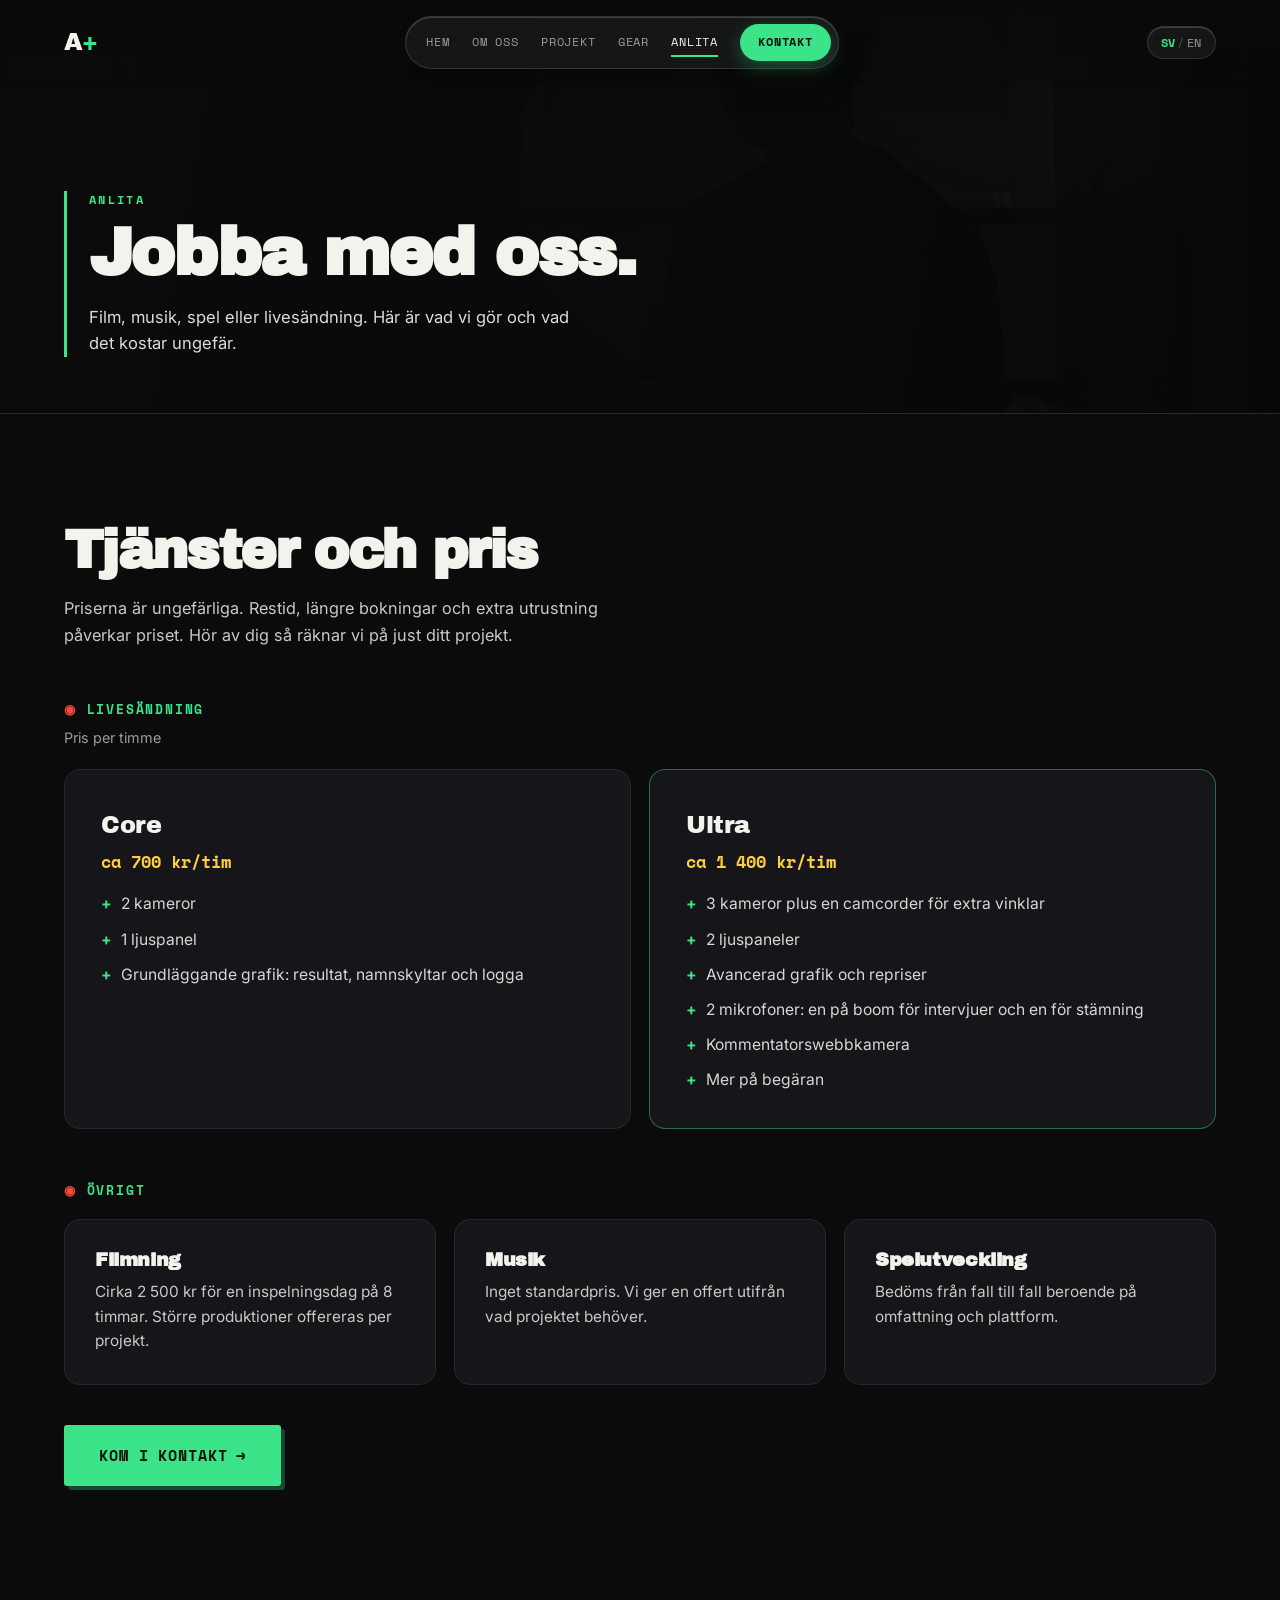
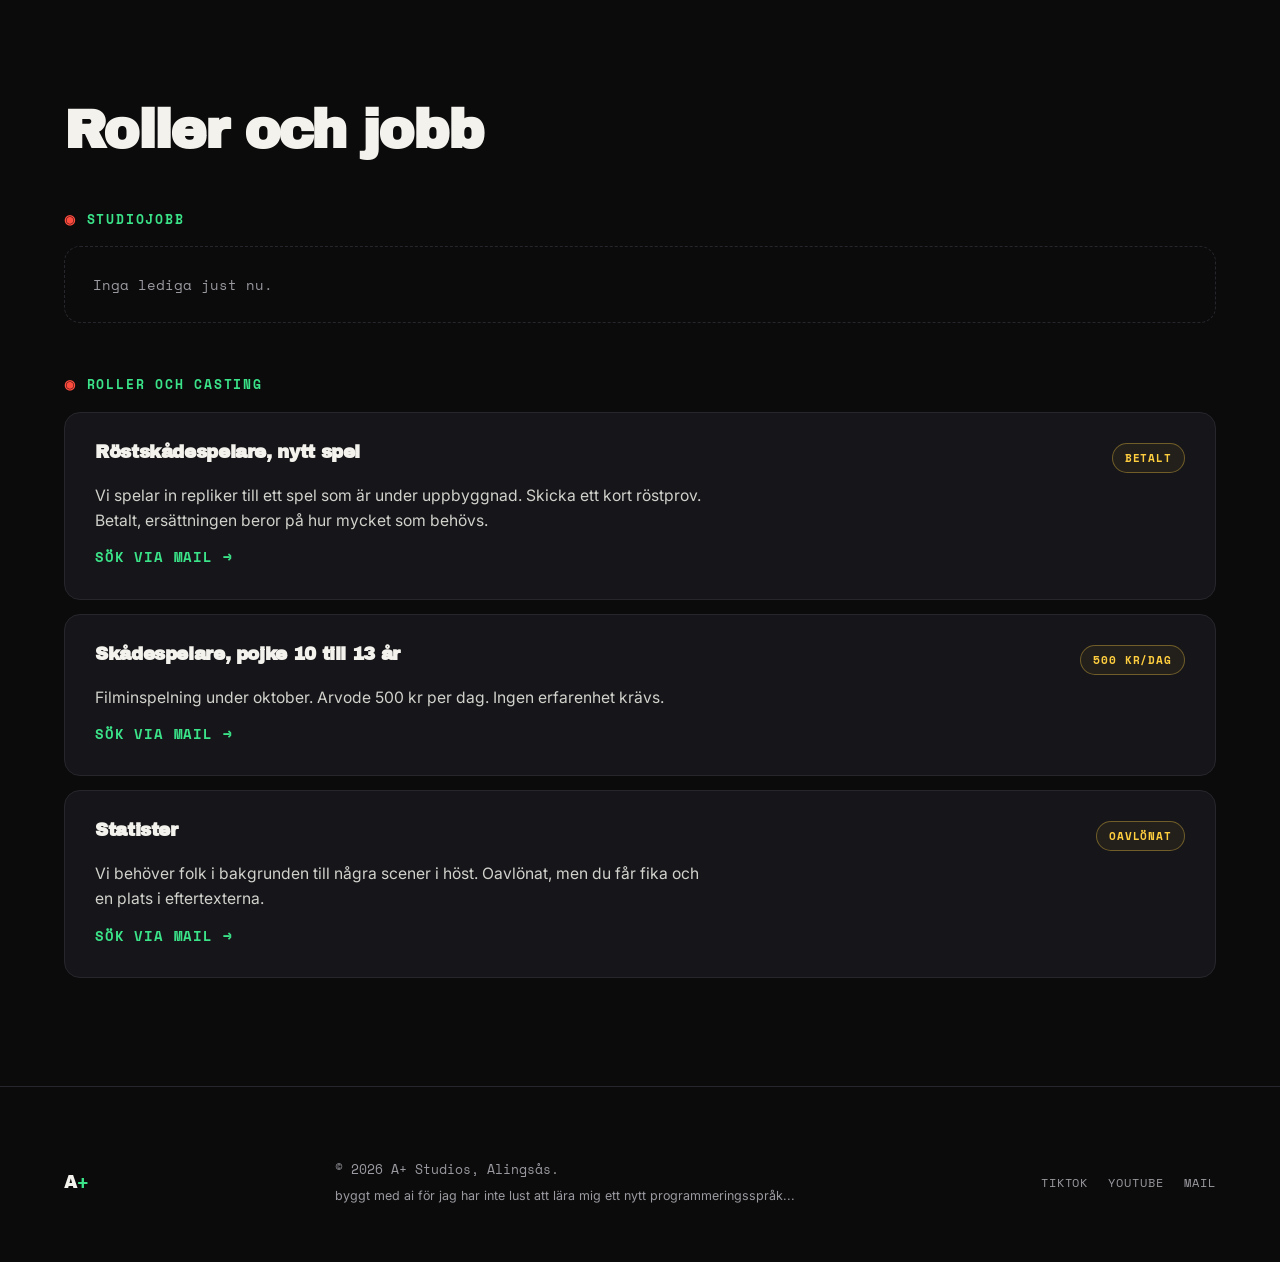
==== commit f75a9cb0: "Add AI note to footers, simplify linktree, drop grain/vignette overlay Co-Authored-By: Claude Sonnet" ====
--- a/anlita.html
+++ b/anlita.html
@@ -15,11 +15,11 @@
 <div class="grain" aria-hidden="true"></div>
 
 <header class="site-header">
-  <a href="/" class="brand" aria-label="A+ Studios, till startsidan">
+  <a href="/home" class="brand" aria-label="A+ Studios, till startsidan">
     <span class="brand-mark">A<span class="plus">+</span></span>
   </a>
   <nav class="main-nav" id="mainNav">
-    <a href="/" data-i18n="nav.home">Hem</a>
+    <a href="/home" data-i18n="nav.home">Hem</a>
     <a href="/om-oss" data-i18n="nav.about">Om oss</a>
     <a href="/projekt" data-i18n="nav.projects">Projekt</a>
     <a href="/utrustning" data-i18n="nav.gear">Utrustning</a>
@@ -136,7 +136,7 @@
 
 <footer class="site-footer">
   <span class="brand-mark small">A<span class="plus">+</span></span>
-  <p data-i18n="footer.text">© 2026 A+ Studios, Alingsås.</p>
+  <p><span data-i18n="footer.text">© 2026 A+ Studios, Alingsås.</span><br><span class="made-note" data-i18n="footer.ai">byggt med ai för jag har inte lust att lära mig ett nytt programmeringsspråk...</span></p>
   <div class="footer-links">
     <a href="https://www.tiktok.com/@aplus.studios" target="_blank" rel="noopener">TikTok</a>
     <a href="https://www.youtube.com/@A-plus-studios" target="_blank" rel="noopener">YouTube</a>
--- a/style.css
+++ b/style.css
@@ -69,15 +69,13 @@
 
 /* film-grain overlay */
 .grain{
+  display:none;
   position: fixed; inset:0; pointer-events:none; z-index: 500;
   opacity: 0.06; mix-blend-mode: overlay;
   background-image: url("data:image/svg+xml,%3Csvg xmlns='http://www.w3.org/2000/svg' width='140' height='140'%3E%3Cfilter id='n'%3E%3CfeTurbulence type='fractalNoise' baseFrequency='0.9' numOctaves='2' stitchTiles='stitch'/%3E%3C/filter%3E%3Crect width='100%25' height='100%25' filter='url(%23n)'/%3E%3C/svg%3E");
 }
 /* faint vignette so the page has edges */
-body::after{
-  content:""; position:fixed; inset:0; pointer-events:none; z-index:499;
-  box-shadow: inset 0 0 200px rgba(0,0,0,0.55);
-}
+
 
 /* ==========================================================================
    HEADER
@@ -724,3 +722,33 @@
 @media (max-width: 780px){
   .tier-grid, .svc-list{ grid-template-columns: 1fr; }
 }
+
+/* ==========================================================================
+   LINKTREE (index.html) — bio-link landing page
+   ========================================================================== */
+.linktree{
+  min-height:100vh; min-height:100svh;
+  display:flex; align-items:center; justify-content:center;
+  padding: 48px var(--gutter);
+}
+.linktree-inner{ width:100%; max-width:400px; text-align:left; }
+.linktree-brand{ display:flex; align-items:baseline; gap:12px; }
+.linktree-brand .brand-mark{ font-size:2.4rem; }
+.linktree-sub{ font-size:1rem; color: var(--text-muted); }
+.linktree-tag{ margin-top:6px; color: var(--text-muted); font-size:0.95rem; }
+
+.linktree-links{ margin-top:36px; border-top:1px solid var(--line); }
+.link-btn{
+  display:flex; align-items:center; gap:14px;
+  padding:16px 2px; border-bottom:1px solid var(--line);
+  font-size:1.05rem; font-weight:500; color: var(--text);
+  transition: color .15s ease, padding-left .15s ease;
+}
+.link-btn:hover{ color: var(--accent); padding-left:8px; }
+.link-btn .link-icon{ flex:0 0 auto; width:20px; height:20px; color: var(--text-muted); }
+.link-btn:hover .link-icon{ color: var(--accent); }
+.link-btn .link-label{ flex:1; text-align:left; }
+
+.linktree-foot{ margin-top:40px; color: var(--text-muted); font-size:0.8rem; line-height:1.6; }
+
+.made-note{ display:inline-block; margin-top:6px; font-family: var(--font-body); font-size:0.78rem; }
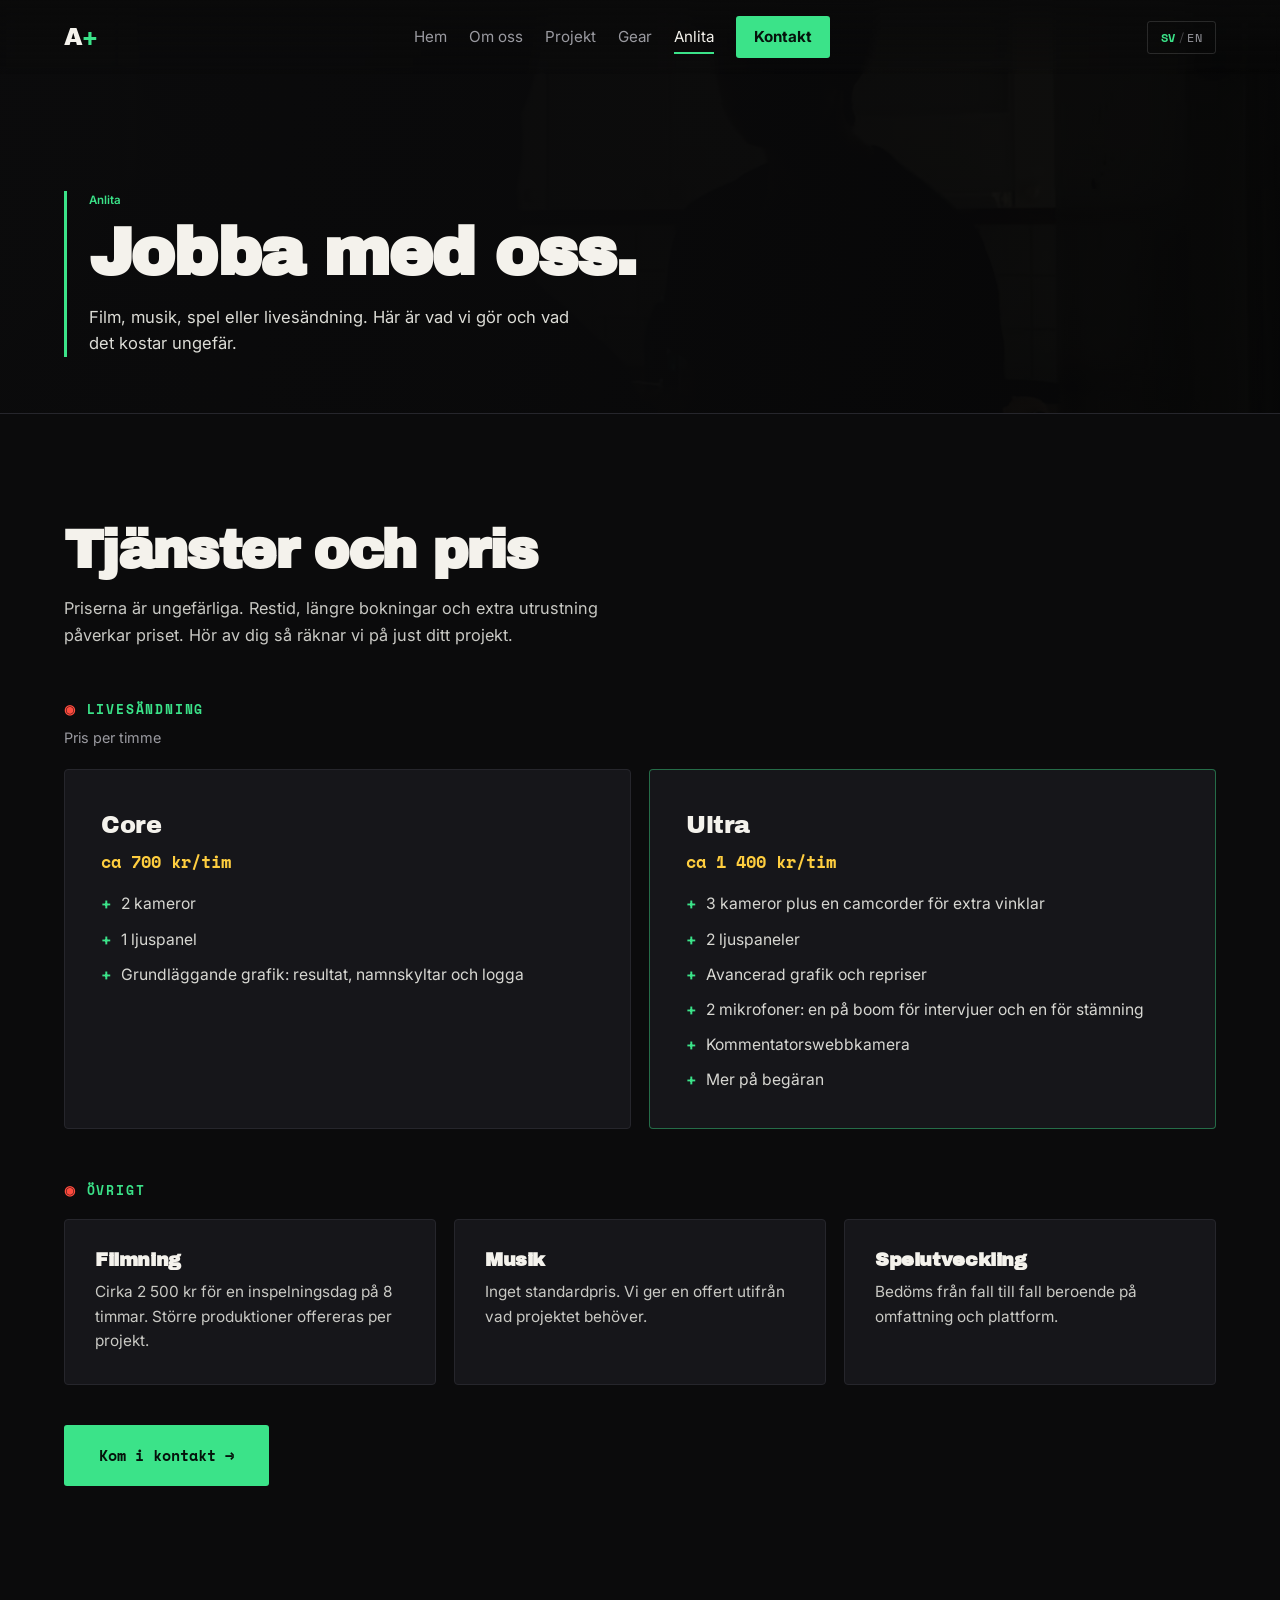
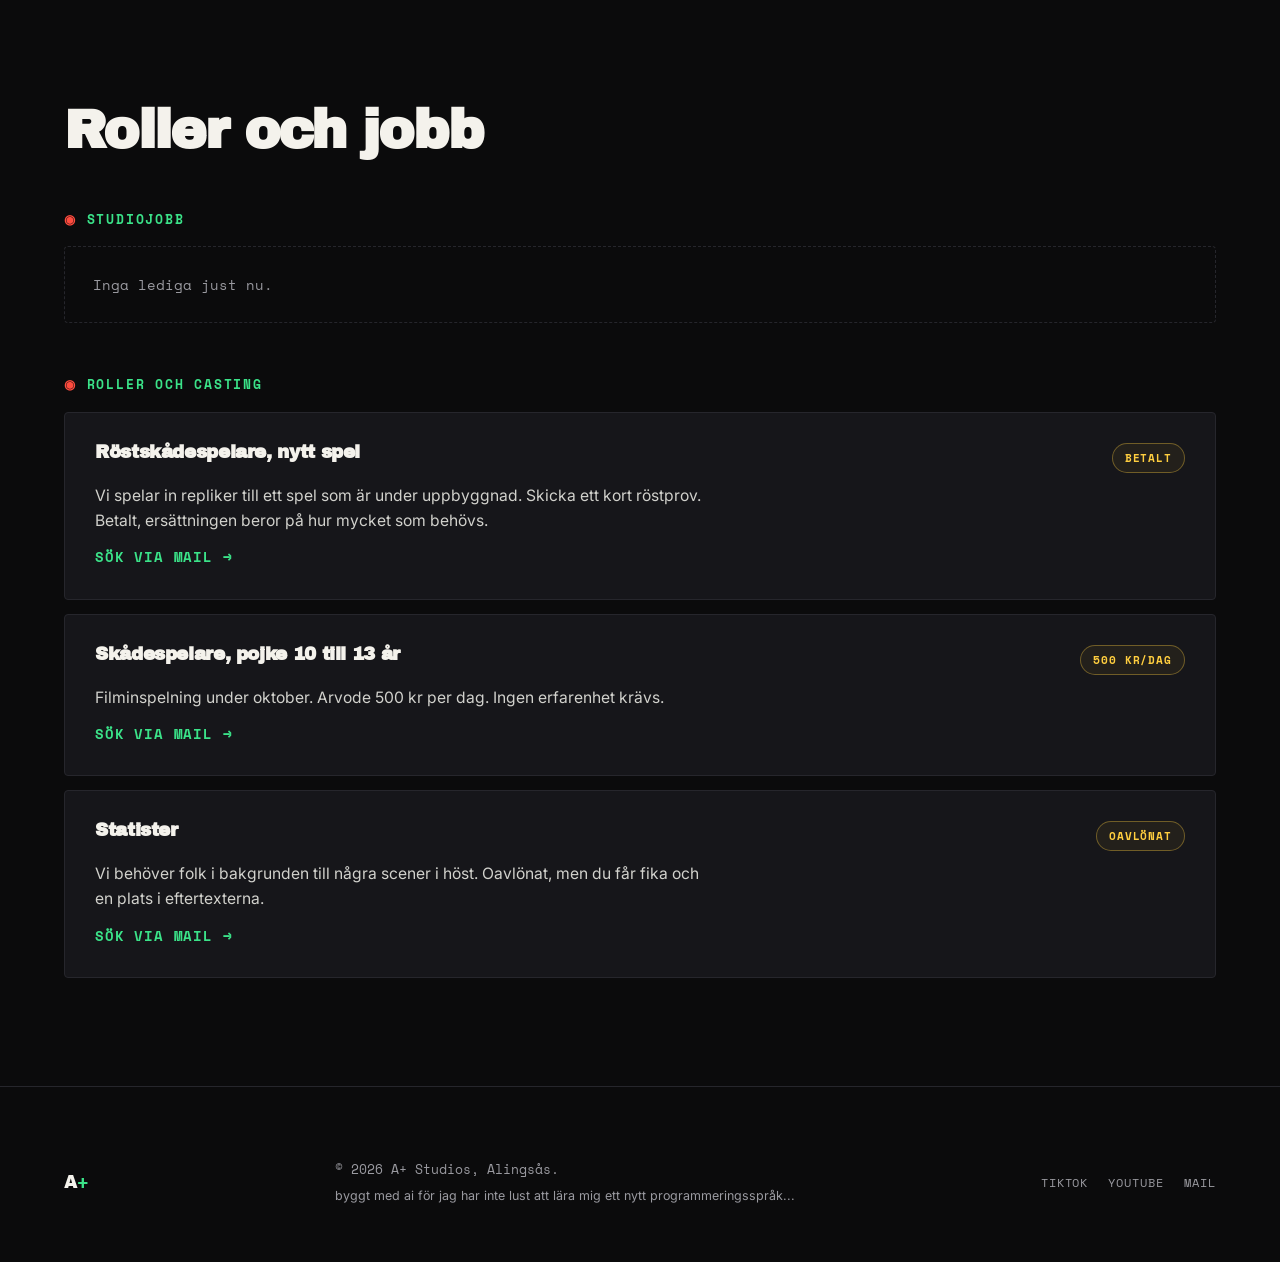
==== commit e5db527e: "Update contact email Co-Authored-By: Claude Sonnet 5.5 <noreply@anthropic.com> Claude-Session: https" ====
--- a/anlita.html
+++ b/anlita.html
@@ -114,19 +114,19 @@
           <h4 data-i18n="hire.job1.title">Röstskådespelare, nytt spel</h4>
           <span class="job-tag" data-i18n="hire.job1.tag">Betalt</span>
           <p data-i18n="hire.job1.body">Vi spelar in repliker till ett spel som är under uppbyggnad. Skicka ett kort röstprov. Betalt, ersättningen beror på hur mycket som behövs.</p>
-          <a href="mailto:hej@aplusfilm.se?subject=Roll%3A%20R%C3%B6stsk%C3%A5despelare" class="text-link" data-i18n="hire.job.apply">Sök via mail →</a>
+          <a href="mailto:jajamensanbobban@gmail.com?subject=Roll%3A%20R%C3%B6stsk%C3%A5despelare" class="text-link" data-i18n="hire.job.apply">Sök via mail →</a>
         </article>
         <article class="job-card">
           <h4 data-i18n="hire.job2.title">Skådespelare, pojke 10 till 13 år</h4>
           <span class="job-tag" data-i18n="hire.job2.tag">500 kr/dag</span>
           <p data-i18n="hire.job2.body">Filminspelning under oktober. Arvode 500 kr per dag. Ingen erfarenhet krävs.</p>
-          <a href="mailto:hej@aplusfilm.se?subject=Roll%3A%20Sk%C3%A5despelare%20pojke%2010-13" class="text-link" data-i18n="hire.job.apply">Sök via mail →</a>
+          <a href="mailto:jajamensanbobban@gmail.com?subject=Roll%3A%20Sk%C3%A5despelare%20pojke%2010-13" class="text-link" data-i18n="hire.job.apply">Sök via mail →</a>
         </article>
         <article class="job-card">
           <h4 data-i18n="hire.job3.title">Statister</h4>
           <span class="job-tag" data-i18n="hire.job3.tag">Oavlönat</span>
           <p data-i18n="hire.job3.body">Vi behöver folk i bakgrunden till några scener i höst. Oavlönat, men du får fika och en plats i eftertexterna.</p>
-          <a href="mailto:hej@aplusfilm.se?subject=Statist" class="text-link" data-i18n="hire.job.apply">Sök via mail →</a>
+          <a href="mailto:jajamensanbobban@gmail.com?subject=Statist" class="text-link" data-i18n="hire.job.apply">Sök via mail →</a>
         </article>
       </div>
     </div>
@@ -140,7 +140,7 @@
   <div class="footer-links">
     <a href="https://www.tiktok.com/@aplus.studios" target="_blank" rel="noopener">TikTok</a>
     <a href="https://www.youtube.com/@A-plus-studios" target="_blank" rel="noopener">YouTube</a>
-    <a href="mailto:hej@aplusfilm.se">Mail</a>
+    <a href="mailto:jajamensanbobban@gmail.com">Mail</a>
   </div>
 </footer>
 
--- a/style.css
+++ b/style.css
@@ -752,3 +752,31 @@
 .linktree-foot{ margin-top:40px; color: var(--text-muted); font-size:0.8rem; line-height:1.6; }
 
 .made-note{ display:inline-block; margin-top:6px; font-family: var(--font-body); font-size:0.78rem; }
+
+/* ==========================================================================
+   Calmer pass: plain nav, flat buttons, small radii, no glow, no tracked caps
+   ========================================================================== */
+@media (min-width: 821px){
+  .main-nav{
+    padding:0; border-radius:0; background:none; border:0; box-shadow:none;
+    -webkit-backdrop-filter:none; backdrop-filter:none;
+  }
+}
+.main-nav a{ text-transform:none; letter-spacing:0; font-family: var(--font-body); font-size:0.95rem; }
+.main-nav a.nav-cta{ border-radius:3px; box-shadow:none; }
+.main-nav a.nav-cta:hover{ transform:none; box-shadow:none; background:#fff; }
+.lang-toggle{ border-radius:3px; box-shadow:none; background:none; -webkit-backdrop-filter:none; backdrop-filter:none; }
+
+.btn{ text-transform:none; letter-spacing:0; }
+.btn-primary, .btn-ghost{ box-shadow:none; }
+.btn-primary:hover, .btn-ghost:hover{ transform:none; box-shadow:none; }
+.btn-primary:hover{ background:#fff; }
+
+.tier, .svc, .job-card, .job-empty, .idea-list, .community-card{ border-radius:4px; }
+
+/* mono caps labels -> quiet body text */
+.eyebrow-plain, .pbanner-kicker, .gear-cat h4{
+  text-transform:none; letter-spacing:0; font-family: var(--font-body); font-weight:600;
+}
+.eyebrow-plain::before{ content:none; }
+.timeline li::before{ box-shadow:none; }
